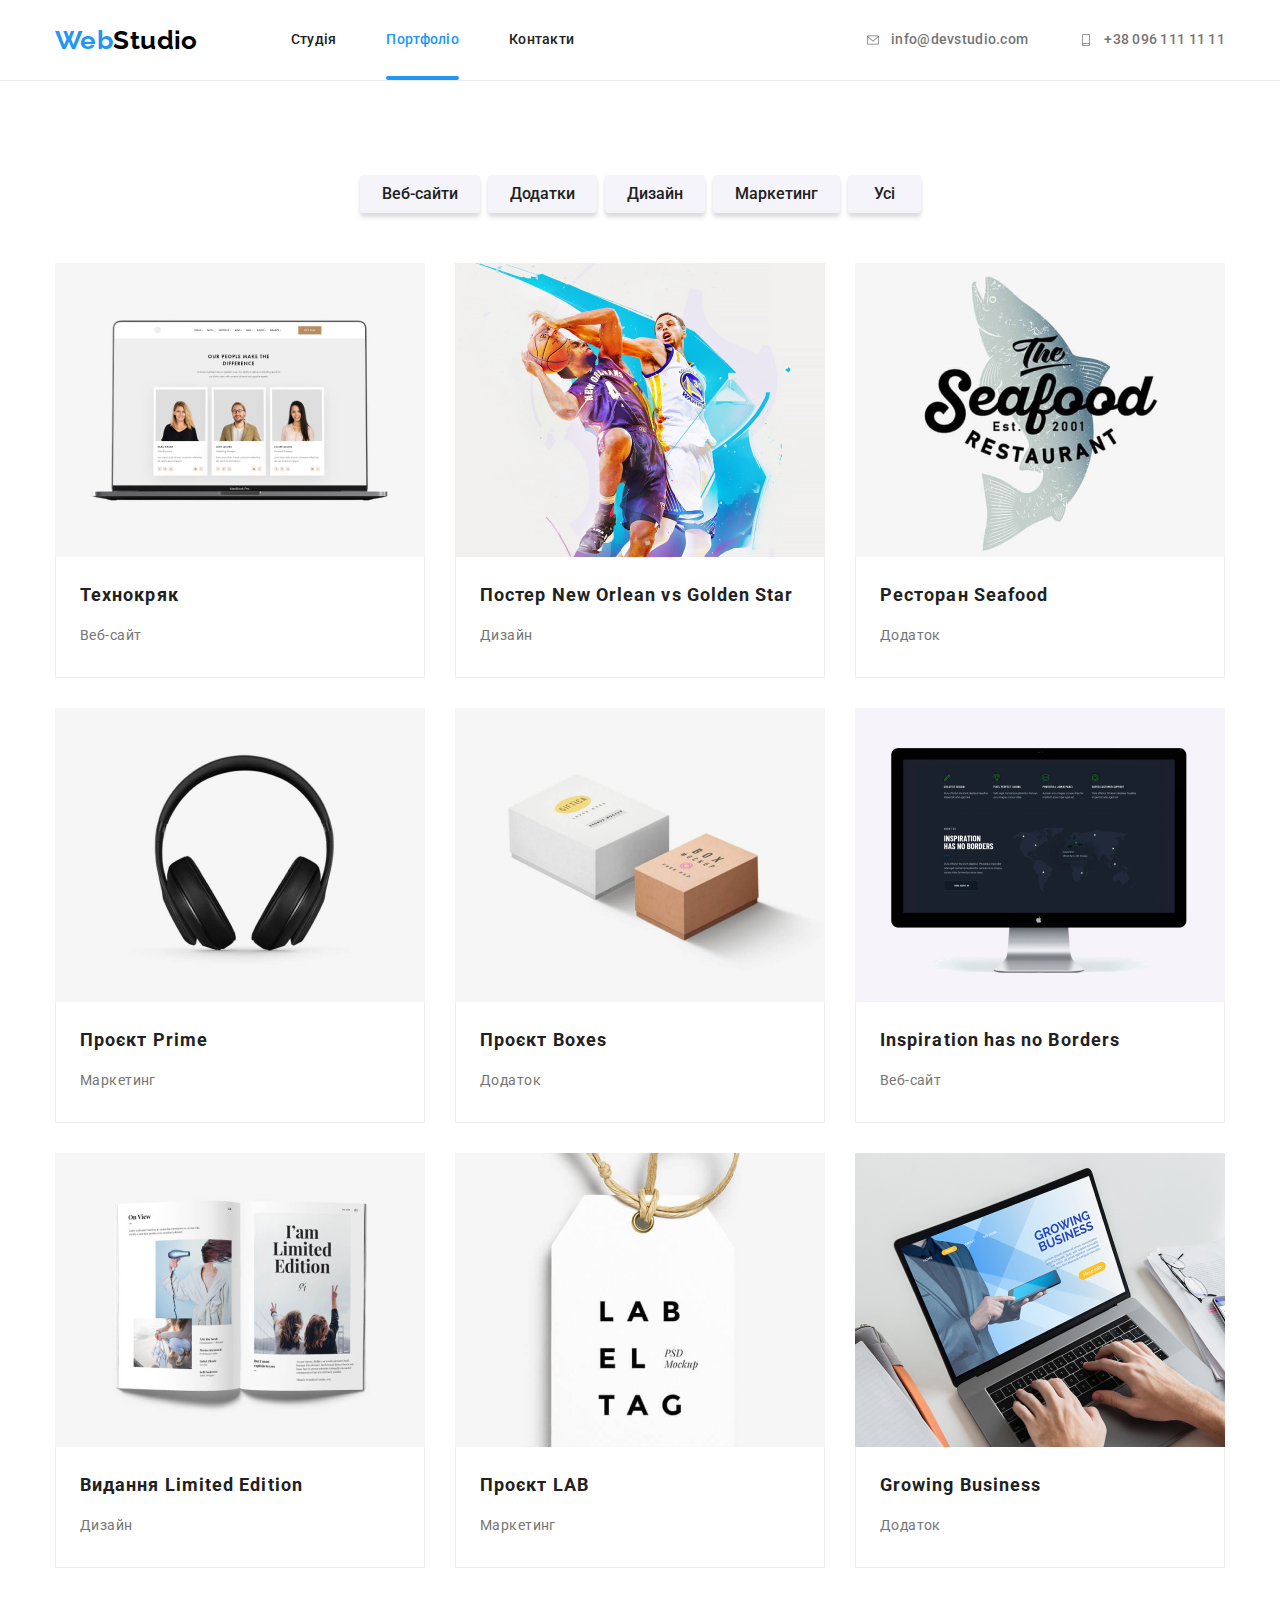
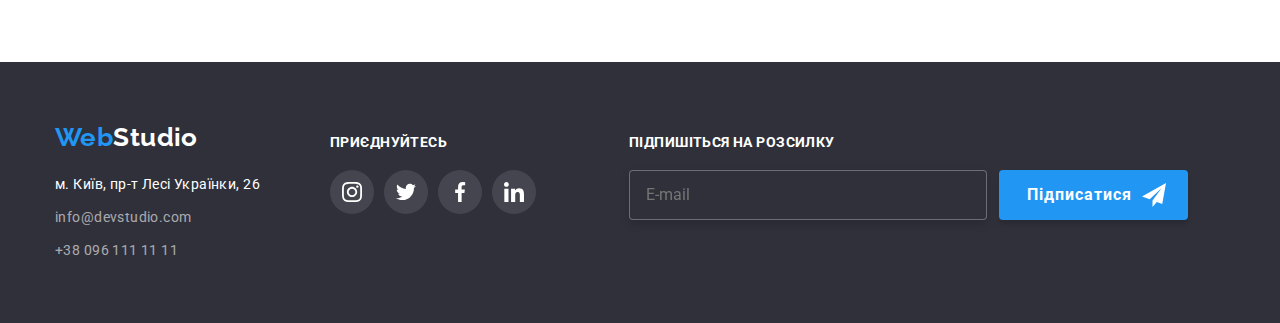
==== portfolio.html @ 77b445c0 "portfolio ok" ====
<!DOCTYPE html>
<html lang="uk-UA">
<head>
    <meta charset="UTF-8" />
    <meta http-equiv="X-UA-Compatible" content="IE=edge" />
    <meta name="viewport" content="width=device-width, initial-scale=1.0" />
    <title>Портфоліо</title>
    <link rel="preconnect" href="https://fonts.googleapis.com" />
    <link rel="preconnect" href="https://fonts.gstatic.com" crossorigin />
    <link
        href="https://fonts.googleapis.com/css2?family=Raleway:wght@700&family=Roboto:wght@400;500;700;900&display=swap"
        rel="stylesheet" />
    <link rel="stylesheet"
        href="https://cdnjs.cloudflare.com/ajax/libs/modern-normalize/1.1.0/modern-normalize.min.css" />
    <link rel="stylesheet" href="./css/style.css" />
</head>

<body>
    <!--
        Header
              -->
              <header>
                <div class="container main-nav">
                  <nav class="nav">
                    <a href="./index.html" class="logo">Web<span class="web">Studio</span></a>
                    <!-- Menu Nav -->
                    <ul class="site-nav list">
                      <li class="site-nav__item"><a href="./index.html" class="site-nav__link ">Студія</a></li>
                      <li class="site-nav__item"><a href="./portfolio.html" class="site-nav__link current">Портфоліо</a></li>
                      <li class="site-nav__item"><a href="" class="site-nav__link">Контакти</a></li>
                    </ul>
                  </nav>
                  <!-- contacts -->
                  <ul class="contacts-nav list">
                    <li class="contacts-nav__item">
                        <a href="mailto:info@devstudio.com" class="contacts-nav__contacts">
                            <svg class="contacts-nav__contact-icon list" width="16px" height="12px">
                                <use href="./images/icons.svg#icon-mail">
                                </use>
                            </svg>
                            info@devstudio.com
                        </a>
                    </li>
                    <li class="contacts-nav__item">
                        <a href="tel:+380961111111" class="contacts-nav__contacts">
                            <svg class="contacts-nav__contact-icon list" width="16px" height="12px">
                                <use href="./images/icons.svg#icon-phone">
                                </use>
                            </svg>
                            +38 096 111 11 11
                        </a>
                    </li>
                </ul>
            </div>
          </header>
    <!-- Main -->
    <main>
    <!-- Project -->
        <!-- <h1>Наші проекти</h1> -->
     <section class="project section">
        <div class="container">
            <ul class="project-filter list ">
                <li class="project-filter__item"><button type="button" class="project-filter__button primary">Веб-сайти</button></li>
                <li class="project-filter__item"><button type="button" class="project-filter__button primary">Додатки</button></li>
                <li class="project-filter__item"><button type="button" class="project-filter__button primary">Дизайн</button></li>
                <li class="project-filter__item"><button type="button" class="project-filter__button primary">Маркетинг</button></li>
                <li class="project-filter__item"><button type="button" class="project-filter__button primary">Усі</button></li>
            </ul>
        </div>
        <div class="container">
            <ul class="project-group list">
                <li class="project-group__item">
                    <div class="portfolio-overlay">
                        <img class="project-group__image" src="./images/project-1.jpg" alt="Технокряк" width="370">
                        <div class="portfolio-overlay-text">
                        <p class="portfolio-overlay__info">Ресурс пропонує комплексні пропозиції з різним рівнем функціоналу та сервісів. Все це дозволить відвідувачу
                            отримати
                            вичерпні відомості про компанію чи приватну особу.</p>
                        </div>
                    </div>
                    <div class="project-group__description">
                        <h2 class="second-title">Технокряк</h2>
                        <p>Веб-сайт</p>
                    </div>
                </li>
                <li class="project-group__item">
                    <div class="portfolio-overlay">
                    <img class="project-group__image" src="./images/project-2.jpg" alt="Постер New Orlean vs Golden Star" width="370">
                        <div class="portfolio-overlay-text">
                            <p class="portfolio-overlay__info">Ресурс пропонує комплексні пропозиції з різним рівнем функціоналу та сервісів. Все це дозволить відвідувачу
                                отримати
                                вичерпні відомості про компанію чи приватну особу.</p>
                        </div>
                    </div>
                    <div class="project-group__description">
                        <h2 class="second-title">Постер New Orlean vs Golden Star</h2>
                        <p>Дизайн</p>
                    </div>
                </li>
                <li class="project-group__item">
                    <div class="portfolio-overlay">
                    <img class="project-group__image" src="./images/project-3.jpg" alt="Ресторан Seafood" width="370">
                        <div class="portfolio-overlay-text">
                            <p class="portfolio-overlay__info">Ресурс пропонує комплексні пропозиції з різним рівнем функціоналу та сервісів. Все це дозволить відвідувачу
                                отримати
                                вичерпні відомості про компанію чи приватну особу.</p>
                        </div>
                    </div>
                    <div class="project-group__description">
                        <h2 class="second-title">Ресторан Seafood</h2>
                        <p>Додаток</p>
                    </div>
                </li>
                <li class="project-group__item">
                    <div class="portfolio-overlay">
                    <img class="project-group__image" src="./images/project-4.jpg" alt="Проєкт Prime" width="370">
                        <div class="portfolio-overlay-text">
                            <p class="portfolio-overlay__info">Ресурс пропонує комплексні пропозиції з різним рівнем функціоналу та сервісів. Все це дозволить відвідувачу
                                отримати
                                вичерпні відомості про компанію чи приватну особу.</p>
                        </div>
                    </div>
                    <div class="project-group__description">
                        <h2 class="second-title">Проєкт Prime</h2>
                        <p>Маркетинг</p>
                    </div>
                </li>
                <li class="project-group__item">
                    <div class="portfolio-overlay">
                    <img class="project-group__image" src="./images/project-5.jpg" alt="ППроєкт Boxes" width="370">
                        <div class="portfolio-overlay-text">
                            <p class="portfolio-overlay__info">Ресурс пропонує комплексні пропозиції з різним рівнем функціоналу та сервісів. Все це дозволить відвідувачу
                                отримати
                                вичерпні відомості про компанію чи приватну особу.</p>
                        </div>
                    </div>
                    <div class="project-group__description">
                        <h2 class="second-title">Проєкт Boxes</h2>
                        <p>Додаток</p>
                    </div>
                </li>
                <li class="project-group__item">
                    <div class="portfolio-overlay">
                    <img class="project-group__image" src="./images/project-6.jpg" alt="Inspiration has no Borders" width="370">
                        <div class="portfolio-overlay-text">
                            <p class="portfolio-overlay__info">Ресурс пропонує комплексні пропозиції з різним рівнем функціоналу та сервісів. Все це дозволить відвідувачу
                                отримати
                                вичерпні відомості про компанію чи приватну особу.</p>
                        </div>
                    </div>
                    <div class="project-group__description">
                        <h2 class="second-title">Inspiration has no Borders</h2>
                        <p>Веб-сайт</p>
                    </div>
                </li>
                <li class="project-group__item">
                    <div class="portfolio-overlay">
                    <img class="project-group__image" src="./images/project-7.jpg" alt="Видання Limited Edition" width="370">
                        <div class="portfolio-overlay-text">
                            <p class="portfolio-overlay__info">Ресурс пропонує комплексні пропозиції з різним рівнем функціоналу та сервісів. Все це дозволить відвідувачу
                                отримати
                                вичерпні відомості про компанію чи приватну особу.</p>
                        </div>
                    </div>
                    <div class="project-group__description">
                        <h2 class="second-title">Видання Limited Edition</h2>
                        <p>Дизайн</p>
                    </div>
                </li>
                <li class="project-group__item">
                    <div class="portfolio-overlay">
                    <img class="project-group__image" src="./images/project-8.jpg" alt="Проєкт LAB" width="370">
                        <div class="portfolio-overlay-text">
                            <p class="portfolio-overlay__info">Ресурс пропонує комплексні пропозиції з різним рівнем функціоналу та сервісів. Все це дозволить відвідувачу
                                отримати
                                вичерпні відомості про компанію чи приватну особу.</p>
                        </div>
                    </div>
                    <div class="project-group__description">
                        <h2 class="second-title">Проєкт LAB</h2>
                        <p>Маркетинг</p>
                    </div>
                </li>
                <li class="project-group__item">
                    <div class="portfolio-overlay">
                    <img class="project-group__image" src="./images/project-9.jpg" alt="Growing Business" width="370">
                        <div class="portfolio-overlay-text">
                            <p class="portfolio-overlay__info">Ресурс пропонує комплексні пропозиції з різним рівнем функціоналу та сервісів. Все це дозволить відвідувачу
                                отримати
                                вичерпні відомості про компанію чи приватну особу.</p>
                        </div>
                    </div>
                    <div class="project-group__description">
                        <h2 class="second-title">Growing Business</h2>
                        <p>Додаток</p>
                    </div>
                </li>
            </ul>
        </div>  
        </section>
    </main>

     <!-- 
        Footer 
               -->

    <footer class="footer">
        <div class="container">
          <div class="footer__contact">
            <a href="./index.html" class="footer__logo">Web<span class="footer__web">Studio</span></a>
            <address class="footer__address">
              <p class="footer__street">м. Київ, пр-т Лесі Українки, 26</p>
              <a href="mailto:info@devstudio.com" class="footer__mailme">info@devstudio.com</a> <br />
              <a href="tel:+380961111111" class="footer__tel">+38 096 111 11 11</a>
            </address>
          </div>
          <div class="footer__social">
            <h2 class="footer__second-title">приєднуйтесь</h2>
            <ul class="footer__social-list list">
              <li class="footer__social-item">
                <a href="" class="footer__social-link">
                  <svg class="" width="20px" height="20px">
                    <use href="./images/icons.svg#icon-team-instagram">
                    </use>
                  </svg>
                </a>
              </li>
              <li class="footer__social-item">
                <a href="" class="footer__social-link">
                  <svg class="" width="20px" height="20px">
                    <use href="./images/icons.svg#icon-team-twitter">
                    </use>
                  </svg>
                </a>
              </li>
              <li class="footer__social-item">
                <a href="" class="footer__social-link">
                  <svg class="" width="20px" height="20px">
                    <use href="./images/icons.svg#icon-team-facebook">
                    </use>
                  </svg>
                </a>
              </li>
              <li class="footer__social-item">
                <a href="" class="footer__social-link">
                  <svg class="" width="20px" height="20px">
                    <use href="./images/icons.svg#icon-team-linkedin">
                    </use>
                  </svg>
                </a>
              </li>
            </ul>
          </div>
          <div class="footer-subscribe">
          <h2 class="footer__second-title">Підпишіться на розсилку</h2>
            <form class="subscribe">
                <label class="subscribe__label" for="email"></label>
                <input type="email" name="mail" id="email" placeholder="E-mail" autocomplete="off">
                <button class="button subscribe" type="submit">Підписатися
                  <svg class="subscribe__email" width="24" hight="24">
                    <use href="./images/icons.svg#icon-send"></use>
                  </svg>
                </button>
            </form>
          </div>
        </div>
    </footer>
</body>
</html>
---- css/style.css ----
/* цвет заголовков #212121  */
/* основной цвет #757575 */
/* белый цвет фона #FFFFFF */
/* акцент  #2196F3 */
/* вторичный цвет фона #F5F4FA */
/* футер контакт rgba(255, 255, 255, 0.6) */
/* цвет подвала #2F303A */
/* цвет иконок #AFB1B8 */
/* цвет границы блока */

:root {
  --timing-function: cubic-bezier(0.4, 0, 0.2, 1);
  --primery-text-color: #757575;
  --title-text-color: #212121;
  --accent-color: #2196f3;
  --primary-color-white: #ffffff;
  --color-black: #000;
  --primary-bg-color: #F5F5F5;
  --second-bg-color: #F5F4FA;
  --footer-contact-color: rgba(255, 255, 255, 0.6);
  --footer-order-color: #2F303A;
  --icon-border-color: #AFB1B8;
  --border-color: #EEEEEE;
}

html {
  box-sizing: border-box;
}

img {
  display: block;
  max-width: 100%;
}

body {
  margin: 0px;
  color: var(--primery-text-color);
  font-size: 14px;
  font-family: "Roboto", sans-serif;
  letter-spacing: 0.03em;
}

.visually-hidden {
  position: absolute;
  width: 1px;
  height: 1px;
  margin: -1px;
  border: 0;
  padding: 0;

  white-space: nowrap;
  clip-path: inset(100%);
  clip: rect(0 0 0 0);
  overflow: hidden;
}

.list {
  list-style: none;
  padding: 0;
  margin: 0;
}

.section {
  padding-top: 94px;
  padding-bottom: 94px;
}

header {
  background-color: var(--primary-color-white);
  border-bottom: 1px solid #ECECEC;
}

.main-nav,
.site-nav,
.nav,
.contacts-nav {
  display: flex;
}

.main-nav {
  align-items: center;
}
 
.logo,
.footer__logo {
  color: var(--accent-color);
  font-family: "Raleway", sans-serif;
  font-weight: 700;
  font-size: 26px;
  line-height: 1.19;
  text-decoration: none;
}

.main-nav .logo {
  margin-right: 93px;
  margin-top: auto;
  margin-bottom: auto;
}


.web {
  color: var(--color-black);
}

/* Menu Nav */

.site-nav .site-nav__item a {
  display: block;
  padding-top: 32px;
  padding-bottom: 32px;
}

.site-nav .site-nav__item + .site-nav__item {
  margin-left: 50px;
}

.site-nav .site-nav__link {
  position: relative;
  color: var(--title-text-color);
  font-weight: 500;
  line-height: 1.14;
  letter-spacing: 0.02em;
  text-decoration: none;
  transition: color 250ms var(--timing-function);
}

.site-nav .site-nav__link:hover,
.site-nav .site-nav__link:focus {
  color: var(--accent-color);
}

.site-nav .site-nav__link.current {
  color: var(--accent-color);
}

.site-nav .site-nav__item .current::after {
  content: "";
  position: absolute;
  display: block;
  width: 100%;
  height: 4px;
  left: 0;
  bottom: 0;
  background-color: var(--accent-color);
  border-radius: 2px;
}

/* contacts */

.contacts-nav .contacts-nav__contacts {
  color: var(--primery-text-color);
  font-weight: 500;
  line-height: 1.14;
  letter-spacing: 0.02em;
  text-decoration: none;
  transition: color 250ms var(--timing-function);
}

.contacts-nav .contacts-nav__contacts:hover,
.contacts-nav .contacts-nav__contacts:focus {
  color: var(--accent-color);
}

.contacts-nav__contact-icon {
  fill: currentColor;
  margin-right: 10px;
  align-items: center;
  justify-content: center;
}

.contacts-nav .contacts-nav__item + .contacts-nav__item {
  margin-left: 50px;
}

.contacts-nav {
  margin-left: auto;
}

.contacts-nav .contacts-nav__contacts {
  display: flex;
  padding-top: 32px;
  padding-bottom: 32px;
  align-items: center;
}

/* order */

.hero  {
  padding-top: 200px;
  padding-bottom: 200px;

}

.order {
  background: var(--footer-order-color);
}


.overlay {
  max-width: 1600px;
  height: 600px;
  margin-left: auto;
  margin-right: auto;
  background-image: linear-gradient(
    to right, 
    rgba(47, 48, 58, 0.4),
    rgba(47, 48, 58, 0.4)
    ),
    url(../images/hero.jpg);
  background-size: cover;
  background-repeat: no-repeat;
  background-position: center;
}

.order-title {
  text-align: center;
  color: var(--primary-color-white);
  font-weight: 900;
  font-size: 44px;
  line-height: 1.36;
  letter-spacing: 0.06em;
  margin-top: 0;
  margin-bottom: 30px;

}

.order .button {            
  font-weight: 700;
  font-size: 16px;
  line-height: 1.87;
  letter-spacing: 0.06em;
  padding: 10px 32px;
  min-width: 200px;
  border: transparent;
}

.backdrop {
  position: fixed;
  top: 0;
  left: 0;
  width: 100%;
  height: 100%;
  background-color: rgba(0, 0, 0, 0.2);
  transition: opacity 250ms var(--timing-function);
  opacity: 1;
}

.backdrop.backdrop.is-hidden .modal {
  transform: translate(-50%, -50%) scale(0.9);
}

.backdrop.is-hidden {
  opacity: 0;
  pointer-events: none;
  transform: scale(1);
}

.modal {
  min-width: 528px;
  min-height: 581px;
  background-color: var(--primary-color-white);

  position: absolute;
  top: 50%;
  left: 50%;
  transform: translate(-50%, -50%) scale(1);
  transition: transform 250ms var(--timing-function);

}

.form {
  width: 528px;
}

.form__titel {
  margin-top: 40px;
  margin-bottom: 12px;
  font-weight: 700;
  font-size: 20px;
  line-height: 1.15;
  text-align: center;
  letter-spacing: 0.03em;
  color: var(--title-text-color);
}
.form__field {
  display: block;
  display: flex;
  flex-direction: column;
  margin-left: 41px;
  margin-right: 39px;
  margin-bottom: 10px;
}

.form__input {
  width: 100%;
  height: 40px;
  border: 1px solid rgba(33, 33, 33, 0.2);
  border-radius: 4px;
  padding-top: 12px;
  padding-bottom: 12px;
  padding-left: 42px;
  transition: border 250ms var(--timing-function);
}

.form__input:focus,
.form__coment:focus {
  border: 1px solid var(--accent-color);
}

.form__input:focus + .form__input-icon {
  fill: var(--accent-color);
}

.form__label-name {
  display: inline-block;
  margin-bottom: 4px;
}
.form__input-wrapper {
  display: block;
  position: relative;
}

 .form__contract {
  color: var(--accent-color);
 }
.form__input-icon {
  position: absolute;
  display: inline-block;
  width: 18px;
  height: 18px;
  top: 50%;
  left: 15px;
  transform: translateY(-50%);

  transition: fill 250ms var(--timing-function);
}

.form__label {
  text-align: left;
  font-size: 12px;
  line-height: 1.16;
  letter-spacing: 0.01em;
  color: var(--primery-text-color);
  margin-bottom: 4px;
}

.form__coment {
  width: 100%;
  height: 120px;
  border: 1px solid rgba(33, 33, 33, 0.2);
  border-radius: 4px;
  padding-top: 12px;
  padding-bottom: 12px;
  padding-left: 16px;
  padding-right: 16px;
  font-size: 12px;
  line-height: 1.16;
  letter-spacing: 0.01em;
  resize: none;
  transition: border 250ms var(--timing-function);
}

.form__legality .form__legality-label {
  display: flex;
  font-family: 'Roboto';
  font-style: normal;
  font-weight: 400;
  font-size: 14px;
  line-height: 1.7;
  letter-spacing: 0.03em;
  color: var(--primery-text-color);
  margin: 0;
  align-items: center;
  justify-content: center;
  margin-bottom: 30px;
}

.form__legality .form__legality-label a {
  margin-left: 5px;
}
 
.form__custom-chek {
  display: flex;
  width: 16px;
  height: 15px;
  margin-right: 8px;
  border: 2px solid #212121;
  border-radius: 3px;
  align-items: center;
  justify-content: center;
  transition: background-color 250ms var(--timing-function), border 250ms var(--timing-function);
}

.form__checkbox:checked + .form__custom-chek {
  background-color: var(--accent-color);
  border: 2px solid var(--accent-color);
}

.buton.submit {
  width: 200px;
}

.form__icon-close {
  position: absolute;
  cursor: pointer;
  top: 8px;
  right: 8px;
  width: 30px;
  height: 30px;
  border-radius: 50%;
  border: 1px solid rgba(0, 0, 0, 0.1);
  background-color: var(--primary-color-white);
  padding: 5px;
  transition: fill 250ms var(--timing-function);
}

.form__icon-close:hover,
.form__icon-close:focus {
  fill: var(--accent-color);
}
/* Features */

.features {
  padding-bottom: 0;
}

.features__list {
  display: flex;
}

.features__item + .features__item {
  margin-left: 30px;
}
.features__title {
  min-width: 270px;
  font-weight: 700;
  font-size: 14px;
  line-height: 1.14;
  margin-top: 0;
  margin-bottom: 10px;
  color: var(--title-text-color);
}

.features__text {
  line-height: 1.71;
  margin-top: 0;
  margin-bottom: 0;
}

.features__icon {
  display: flex;
  margin-bottom: 30px;
  height: 120px;
  align-items: center;
  justify-content: center;
  background-color: var(--second-bg-color);
  border-radius: 4px;
}

/* About US  */

.section__title {
  color: var(--title-text-color);
  font-weight: 700;
  font-size: 36px;
  line-height: 1.16;
  text-align: center;
  margin-top: 0;
  margin-bottom: 50px;
}

.about__list {
  display: flex;
  justify-content: center;
}

.about__item:not(:last-child) {
  margin-right: 30px;
}

.about__item {
  position: relative;
}

.about__label {
  display: flex;
  align-items: center;
  justify-content: center;
  bottom: 0px;
  margin: 0%;
  width: 100%;
  height: 70px;
  line-height: 1.14;
  position: absolute;
  color: var(--primary-color-white);
  text-transform: uppercase;
  font-weight: 700;
  background: rgba(47, 48, 58, 0.8);
}


/* Team  */

.team {
  background-color: var(--second-bg-color);
}
.team__list{
  display: flex;
  justify-content: space-between;
}

.team__item + .team__item {
  margin-left: 30px;
}

.team__item {
    box-shadow: 0px 1px 3px rgb(0 0 0 / 12%), 0px 1px 1px rgb(0 0 0 / 14%), 0px 2px 1px rgb(0 0 0 / 20%);
    border-radius: 0px 0px 4px 4px;
}
.team__description {
  padding-top: 30px;
  padding-bottom: 30px;
  background-color: var(--primary-color-white);
  border-radius: 0px 0px 4px 4px;
}
.team__title {
  color: var(--title-text-color);
  font-weight: 500;
  font-size: 16px;
  line-height: 1.18;
  text-align: center;
  margin-top: 0;
  margin-bottom: 10px;
}

.team__text {
  font-size: 16px;
  line-height: 1.18;
  text-align: center;
  margin-top: 0;
  margin-bottom: 16px;
}

.team__social-list,
.footer__social-list {
  display: flex;
  justify-content: center;
}

.team__social-item + .team__social-item,
.footer__social-item + .footer__social-item {
  margin-left: 10px;
}

.team__social-link,
.footer__social-link {
  display: flex;
  width: 44px;
  height: 44px;
  border-radius: 50%;
  justify-content: center;
  align-items: center;
  fill: var(--icon-border-color);
  transition: background-color 250ms var(--timing-function), fill 250ms var(--timing-function);
}

.team__social-link:hover,
.team__social-link:focus {
  cursor: pointer;
  background-color: var(--accent-color);
  fill: var(--primary-color-white);
}

/* Clients */

.clients__iten + .clients__iten {
  margin-left: 30px;
}


.clients__list {
  display: flex;
}

.clients__link {
  display: flex;
  width: 170px;
  height: 92px;
  justify-content: center;
  align-items: center;
  border: 1px solid var(--icon-border-color);
  border-radius: 4px;
  fill: var(--icon-border-color);
  transition: fill 250ms var(--timing-function);
}

.clients__link:hover,
.clients__link:focus {
  cursor: pointer;
  border: 1px solid var(--accent-color);
  border-radius: 4px;
  fill: var(--accent-color);
}

/* footer */

.footer {
  background: var(--footer-order-color);
  padding-top: 60px;
  padding-bottom: 60px;
}

.footer__logo {
  display: inline-block;
  margin-bottom: 20px;
  
}

.footer__web {
  color: var(--primary-color-white);
}

.footer__street {
  font-style: normal;
  color: var(--primary-color-white);
  line-height: 1.71;
  margin-top: 0;
  margin-bottom: 9px;
}

 .footer__mailme,
 .footer__tel {
  font-style: normal;
  color: var(--footer-contact-color);
  line-height: 1.71;
  text-decoration: none;
  margin-top: 0;
  
}
.footer__mailme {
margin-bottom: 9px;
display: inline-block;
}

.footer .container {
  display: flex;
}

.footer__second-title {
  font-style: normal;
  color: var(--primary-color-white);
  font-size: 14px;
  line-height: 1.17;
  letter-spacing: 0.03em;
  text-transform: uppercase;
  margin-bottom: 20px;
}

.footer__contact {
  margin-right: 70px;
}

.footer__social {
  margin-right: 93px;
}

.footer__social .footer__social-link {
  fill: var(--primary-color-white);
  background-color: rgba(255, 255, 255, 0.1);
  border-radius: 50%;
  
  transition: background-color 250ms var(--timing-function);
}

.footer__social .footer__social-link:hover,
.footer__social .footer__social-link:focus {
  cursor: pointer;
  background-color: var(--accent-color);
}

.subscribe {
  display: flex;
}

.subscribe input{
  width: 358px;
  font-size: 16px;
  color: var(--primary-color-white);
  padding-left: 16px;
  padding-top: 15px;
  padding-bottom: 15px;
  margin-right: 12px;
  background-color: var(--footer-order-color);
  border: 1px solid rgba(255, 255, 255, 0.3);
  filter: drop-shadow(0px 4px 4px rgba(0, 0, 0, 0.15));
  border-radius: 4px;
}

.button.subscribe {
  display: flex;
  justify-content: center;
  align-items: center;
  font-family: 'Roboto';
  font-style: normal;
  font-weight: 700;
  font-size: 16px;
  letter-spacing: 0.06em;
  line-height: 1.8;
  padding-left: 28px;
}

.subscribe__email {
  width: 24px;
  height: 24px;
  margin-left: 10px;
}


/* Buttom */

.button,
.project-filter__button {
  margin: 0 auto;
  display: block;
  border-radius: 4px;
  padding: 6px 22px;
  min-width: 73px;
  border: transparent;
  box-shadow: 0px 4px 4px rgba(0, 0, 0, 0.15);

  color: var(--primary-color-white);
  background-color: var(--accent-color);
  
  font-family: inherit;
  cursor: pointer;
  text-align: center;

  transition: background-color 250ms var(--timing-function), color 250ms var(--timing-function), box-shadow 250ms var(--timing-function);

}

.button.primary,
.project-filter__button.primary {
  color: var(--title-text-color);
  background-color: var(--second-bg-color);
}

.button.second {
  color: var(--primary-color-white);
  background-color: var(--accent-color);
}

/* Project */

/* Filter */

.project-filter__item + .project-filter__item {
  margin-left: 8px;
}

.project-filter__button {
  font-weight: 500;
  font-size: 16px;
  line-height: 1.62;
  padding: 6px 22px;
}

.project-filter__button:hover,
.project-filter__button:focus {
  cursor: pointer;
  color: var(--primary-color-white);
  background-color: var(--accent-color);
  box-shadow: 0px 3px 1px rgba(0, 0, 0, 0.1), 0px 1px 2px rgba(0, 0, 0, 0.08), 0px 2px 2px rgba(0, 0, 0, 0.12);
  border-radius: 4px;
}

/* Gruop */

.project-filter {
  display: flex;
  justify-content: center;
  margin-bottom: 50px;
}

.project-filter__button {
  border-color: transparent;
}

.project-group {
  display: flex;
  flex-wrap: wrap;
  transition: box-shadow 250ms var(--timing-function);
}

.project-group__item {
  box-shadow: 0;
  transition: box-shadow 250ms var(--timing-function);
}
.project-group__item:hover {
  cursor: pointer;
  box-shadow: 0px 1px 1px rgba(0, 0, 0, 0.12), 0px 4px 4px rgba(0, 0, 0, 0.06), 1px 4px 6px rgba(0, 0, 0, 0.16);
}

.project-group__description {
  padding-top: 20px;
  padding-right: 24px;
  padding-bottom: 20px;
  padding-left: 24px;
  border-right: 1px solid var(--border-color);
  border-bottom: 1px solid var(--border-color);
  border-left: 1px solid var(--border-color);
}


.project-group__item {
  width: calc((100% - 60px)/3);
  margin-right: 30px;
  margin-bottom: 30px;
}

.project-group__item:nth-last-child(-n + 3){
  margin-bottom: 0;
}

.project-group__item:nth-child(3n) {
  margin-right: 0;
}

.project-group__image {
  display: block;
}

.project-group .second-title {
  color: var(--title-text-color);
  font-weight: 700;
  font-size: 18px;
  line-height: 2;
  letter-spacing: 0.06em;
  margin-top: 0px;
  margin-bottom: 4px;
}

.portfolio-overlay__info {
  font-size: 16px;
  line-height: 1.87;
  margin-top: 0;
  margin-bottom: 0;
}

.portfolio-overlay {
    position: relative;
    overflow: hidden;
}

.portfolio-overlay::before {
  position: absolute;
  display: inline-block;
  content: "";
  width: 100%;
  height: 100%;
  background-color: rgba(33, 150, 243, 0.9);
  transform: translateY(100%);
  transition: transform 250ms var(--timing-function);
}

.project-group__item:hover .portfolio-overlay::before,
.project-group__item:hover .portfolio-overlay__info {
  cursor: pointer;
  opacity: 1;
  transform: translateY(0%);
}

.portfolio-overlay .portfolio-overlay__info {
  position: absolute;
  top: 0;
  right: 0;
  margin: 63px 24px;
  width: 322px;
  height: 168px;
  font-size: 18px;
  line-height: 1.55;
  letter-spacing: 0.03em;
  color: var(--primary-color-white);
  opacity: 0;
  transform: translateY(100%);
  transition: transform 250ms var(--timing-function);
}

.container {
  width: 1200px;
  padding-left: 15px;
  padding-right: 15px;
  margin-left:  auto;
  margin-right: auto;
}
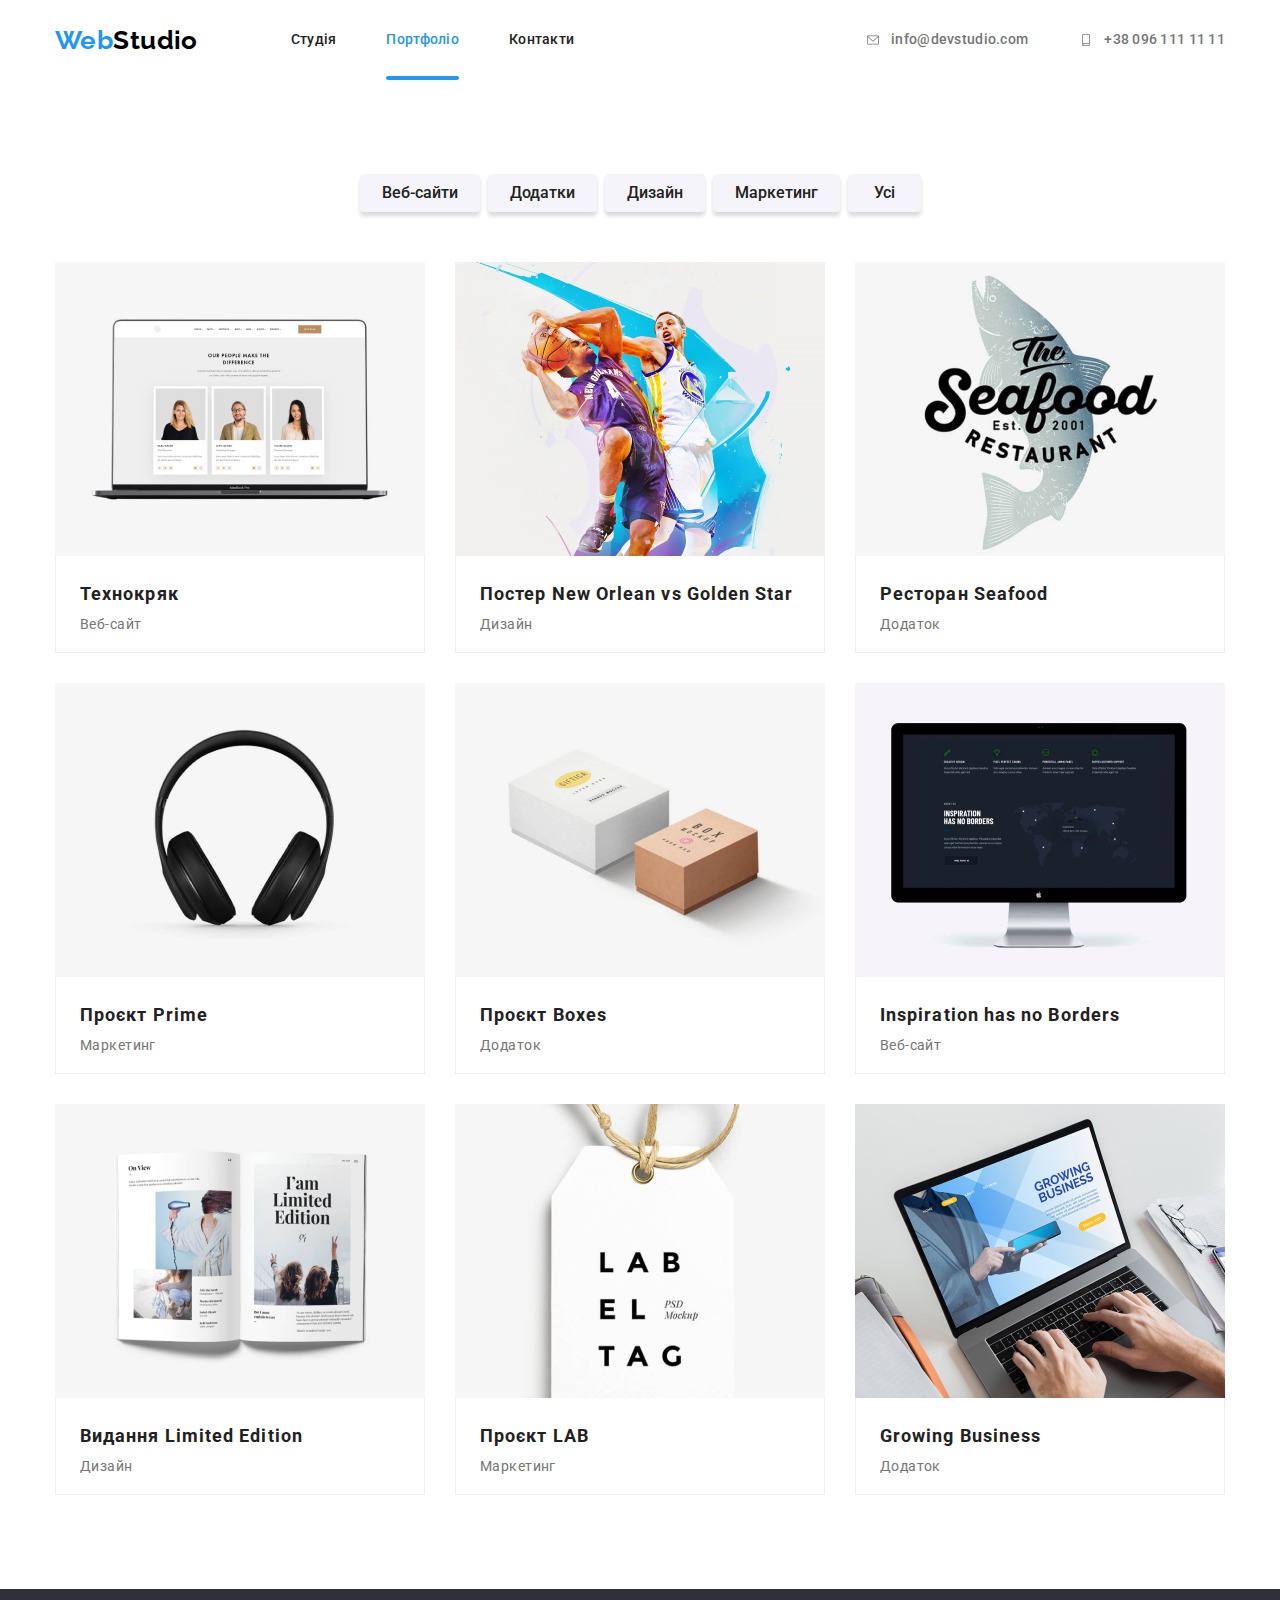
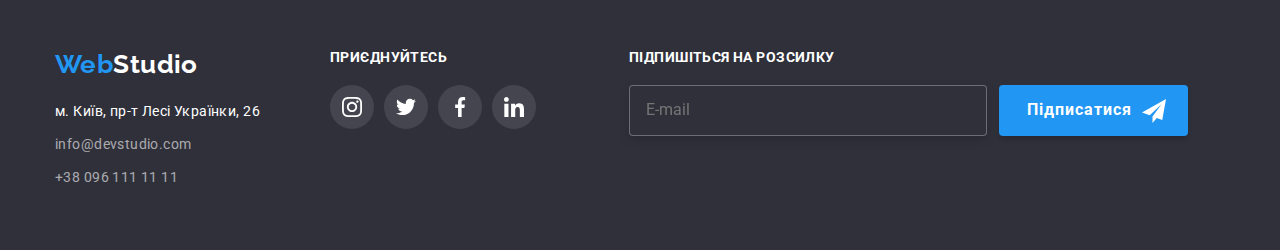
==== commit ed41a288: "header ok" ====
--- a/portfolio.html
+++ b/portfolio.html
@@ -12,6 +12,7 @@
         rel="stylesheet" />
     <link rel="stylesheet"
         href="https://cdnjs.cloudflare.com/ajax/libs/modern-normalize/1.1.0/modern-normalize.min.css" />
+    <link rel="stylesheet" href="./css/main.min.css">
     <link rel="stylesheet" href="./css/style.css" />
 </head>
 
--- a/css/main.min.css
+++ b/css/main.min.css
@@ -0,0 +1 @@
+:root{--timing-function: cubic-bezier(0.4, 0, 0.2, 1);--primery-text-color: #757575;--title-text-color: #212121;--accent-color: #2196f3;--primary-color-white: #ffffff;--color-black: #000;--primary-bg-color: #F5F5F5;--second-bg-color: #F5F4FA;--footer-contact-color: rgba(255, 255, 255, 0.6);--footer-order-color: #2F303A;--icon-border-color: #AFB1B8;--border-color: #EEEEEE}.visually-hidden{position:absolute;width:1px;height:1px;margin:-1px;border:0;padding:0;white-space:nowrap;clip-path:inset(100%);clip:rect(0 0 0 0);overflow:hidden}body{margin:0px;color:var(--primery-text-color);font-size:14px;font-family:"Roboto",sans-serif;letter-spacing:.03em}p,h1,h2,h3,h4,h5,h6{margin:0}*,::after,::before{box-sizing:border-box}ul{margin:0;padding-left:0}img{display:block;max-width:100%;height:auto}html{box-sizing:border-box}.list{list-style:none;padding:0;margin:0}.container{width:1200px;padding-left:15px;padding-right:15px;margin-left:auto;margin-right:auto}.section{padding-top:94px;padding-bottom:94px}.button,.project-filter__button{margin:0 auto;display:block;border-radius:4px;padding:6px 22px;min-width:73px;border:rgba(0,0,0,0);box-shadow:0px 4px 4px rgba(0,0,0,.15);color:var(--primary-color-white);background-color:var(--accent-color);font-family:inherit;cursor:pointer;text-align:center;transition:background-color 250ms var(--timing-function),color 250ms var(--timing-function),box-shadow 250ms var(--timing-function)}.button.primary,.project-filter__button.primary{color:var(--title-text-color);background-color:var(--second-bg-color)}.button.second{color:var(--primary-color-white);background-color:var(--accent-color)}.header{background-color:var(--primary-color-white);border-bottom:1px solid #ececec}.logo,.footer__logo{color:var(--accent-color);font-family:"Raleway",sans-serif;font-weight:700;font-size:26px;line-height:1.19;text-decoration:none}.logo{margin-right:93px;margin-top:auto;margin-bottom:auto}.web{color:var(--color-black)}.main-nav,.site-nav,.nav{display:flex}.main-nav{align-items:center}.site-nav__item a{display:block;padding-top:32px;padding-bottom:32px}.site-nav__item+.site-nav__item{margin-left:50px}.site-nav__link{position:relative;color:var(--title-text-color);font-weight:500;line-height:1.14;letter-spacing:.02em;text-decoration:none;transition:color 250ms var(--timing-function)}.site-nav__link:hover,.site-nav__link:focus{color:var(--accent-color)}.site-nav__link.current{color:var(--accent-color)}.site-nav__item .current::after{content:"";position:absolute;display:block;width:100%;height:4px;left:0;bottom:0;background-color:var(--accent-color);border-radius:2px}.contacts-nav{display:flex;margin-left:auto}.contacts-nav__contacts{display:flex;padding-top:32px;padding-bottom:32px;align-items:center;color:var(--primery-text-color);font-weight:500;line-height:1.14;letter-spacing:.02em;text-decoration:none;transition:color 250ms var(--timing-function)}.contacts-nav__contacts:hover,.contacts-nav__contacts:focus{color:var(--accent-color)}.contacts-nav__contact-icon{fill:currentColor;margin-right:10px;align-items:center;justify-content:center}.contacts-nav__item+.contacts-nav__item{margin-left:50px}/*# sourceMappingURL=main.min.css.map */--- a/css/style.css
+++ b/css/style.css
@@ -1,187 +1,17 @@
-/* цвет заголовков #212121  */
-/* основной цвет #757575 */
-/* белый цвет фона #FFFFFF */
-/* акцент  #2196F3 */
-/* вторичный цвет фона #F5F4FA */
-/* футер контакт rgba(255, 255, 255, 0.6) */
-/* цвет подвала #2F303A */
-/* цвет иконок #AFB1B8 */
-/* цвет границы блока */
-
-:root {
-  --timing-function: cubic-bezier(0.4, 0, 0.2, 1);
-  --primery-text-color: #757575;
-  --title-text-color: #212121;
-  --accent-color: #2196f3;
-  --primary-color-white: #ffffff;
-  --color-black: #000;
-  --primary-bg-color: #F5F5F5;
-  --second-bg-color: #F5F4FA;
-  --footer-contact-color: rgba(255, 255, 255, 0.6);
-  --footer-order-color: #2F303A;
-  --icon-border-color: #AFB1B8;
-  --border-color: #EEEEEE;
-}
-
-html {
-  box-sizing: border-box;
-}
-
-img {
-  display: block;
-  max-width: 100%;
-}
-
-body {
-  margin: 0px;
-  color: var(--primery-text-color);
-  font-size: 14px;
-  font-family: "Roboto", sans-serif;
-  letter-spacing: 0.03em;
-}
-
-.visually-hidden {
-  position: absolute;
-  width: 1px;
-  height: 1px;
-  margin: -1px;
-  border: 0;
-  padding: 0;
-
-  white-space: nowrap;
-  clip-path: inset(100%);
-  clip: rect(0 0 0 0);
-  overflow: hidden;
-}
-
-.list {
-  list-style: none;
-  padding: 0;
-  margin: 0;
-}
-
-.section {
-  padding-top: 94px;
-  padding-bottom: 94px;
-}
-
-header {
-  background-color: var(--primary-color-white);
-  border-bottom: 1px solid #ECECEC;
-}
-
-.main-nav,
-.site-nav,
-.nav,
-.contacts-nav {
-  display: flex;
-}
-
-.main-nav {
-  align-items: center;
-}
- 
-.logo,
-.footer__logo {
-  color: var(--accent-color);
-  font-family: "Raleway", sans-serif;
-  font-weight: 700;
-  font-size: 26px;
-  line-height: 1.19;
-  text-decoration: none;
-}
-
-.main-nav .logo {
-  margin-right: 93px;
-  margin-top: auto;
-  margin-bottom: auto;
-}
-
-
-.web {
-  color: var(--color-black);
-}
-
-/* Menu Nav */
-
-.site-nav .site-nav__item a {
-  display: block;
-  padding-top: 32px;
-  padding-bottom: 32px;
-}
-
-.site-nav .site-nav__item + .site-nav__item {
-  margin-left: 50px;
-}
-
-.site-nav .site-nav__link {
-  position: relative;
-  color: var(--title-text-color);
-  font-weight: 500;
-  line-height: 1.14;
-  letter-spacing: 0.02em;
-  text-decoration: none;
-  transition: color 250ms var(--timing-function);
-}
-
-.site-nav .site-nav__link:hover,
-.site-nav .site-nav__link:focus {
-  color: var(--accent-color);
-}
-
-.site-nav .site-nav__link.current {
-  color: var(--accent-color);
-}
-
-.site-nav .site-nav__item .current::after {
-  content: "";
-  position: absolute;
-  display: block;
-  width: 100%;
-  height: 4px;
-  left: 0;
-  bottom: 0;
-  background-color: var(--accent-color);
-  border-radius: 2px;
-}
+
+
+
+
+
+
+
+
+
+
 
 /* contacts */
 
-.contacts-nav .contacts-nav__contacts {
-  color: var(--primery-text-color);
-  font-weight: 500;
-  line-height: 1.14;
-  letter-spacing: 0.02em;
-  text-decoration: none;
-  transition: color 250ms var(--timing-function);
-}
-
-.contacts-nav .contacts-nav__contacts:hover,
-.contacts-nav .contacts-nav__contacts:focus {
-  color: var(--accent-color);
-}
-
-.contacts-nav__contact-icon {
-  fill: currentColor;
-  margin-right: 10px;
-  align-items: center;
-  justify-content: center;
-}
-
-.contacts-nav .contacts-nav__item + .contacts-nav__item {
-  margin-left: 50px;
-}
-
-.contacts-nav {
-  margin-left: auto;
-}
-
-.contacts-nav .contacts-nav__contacts {
-  display: flex;
-  padding-top: 32px;
-  padding-bottom: 32px;
-  align-items: center;
-}
+
 
 /* order */
 
@@ -718,37 +548,7 @@
 
 /* Buttom */
 
-.button,
-.project-filter__button {
-  margin: 0 auto;
-  display: block;
-  border-radius: 4px;
-  padding: 6px 22px;
-  min-width: 73px;
-  border: transparent;
-  box-shadow: 0px 4px 4px rgba(0, 0, 0, 0.15);
-
-  color: var(--primary-color-white);
-  background-color: var(--accent-color);
-  
-  font-family: inherit;
-  cursor: pointer;
-  text-align: center;
-
-  transition: background-color 250ms var(--timing-function), color 250ms var(--timing-function), box-shadow 250ms var(--timing-function);
-
-}
-
-.button.primary,
-.project-filter__button.primary {
-  color: var(--title-text-color);
-  background-color: var(--second-bg-color);
-}
-
-.button.second {
-  color: var(--primary-color-white);
-  background-color: var(--accent-color);
-}
+
 
 /* Project */
 
@@ -886,10 +686,3 @@
   transition: transform 250ms var(--timing-function);
 }
 
-.container {
-  width: 1200px;
-  padding-left: 15px;
-  padding-right: 15px;
-  margin-left:  auto;
-  margin-right: auto;
-}
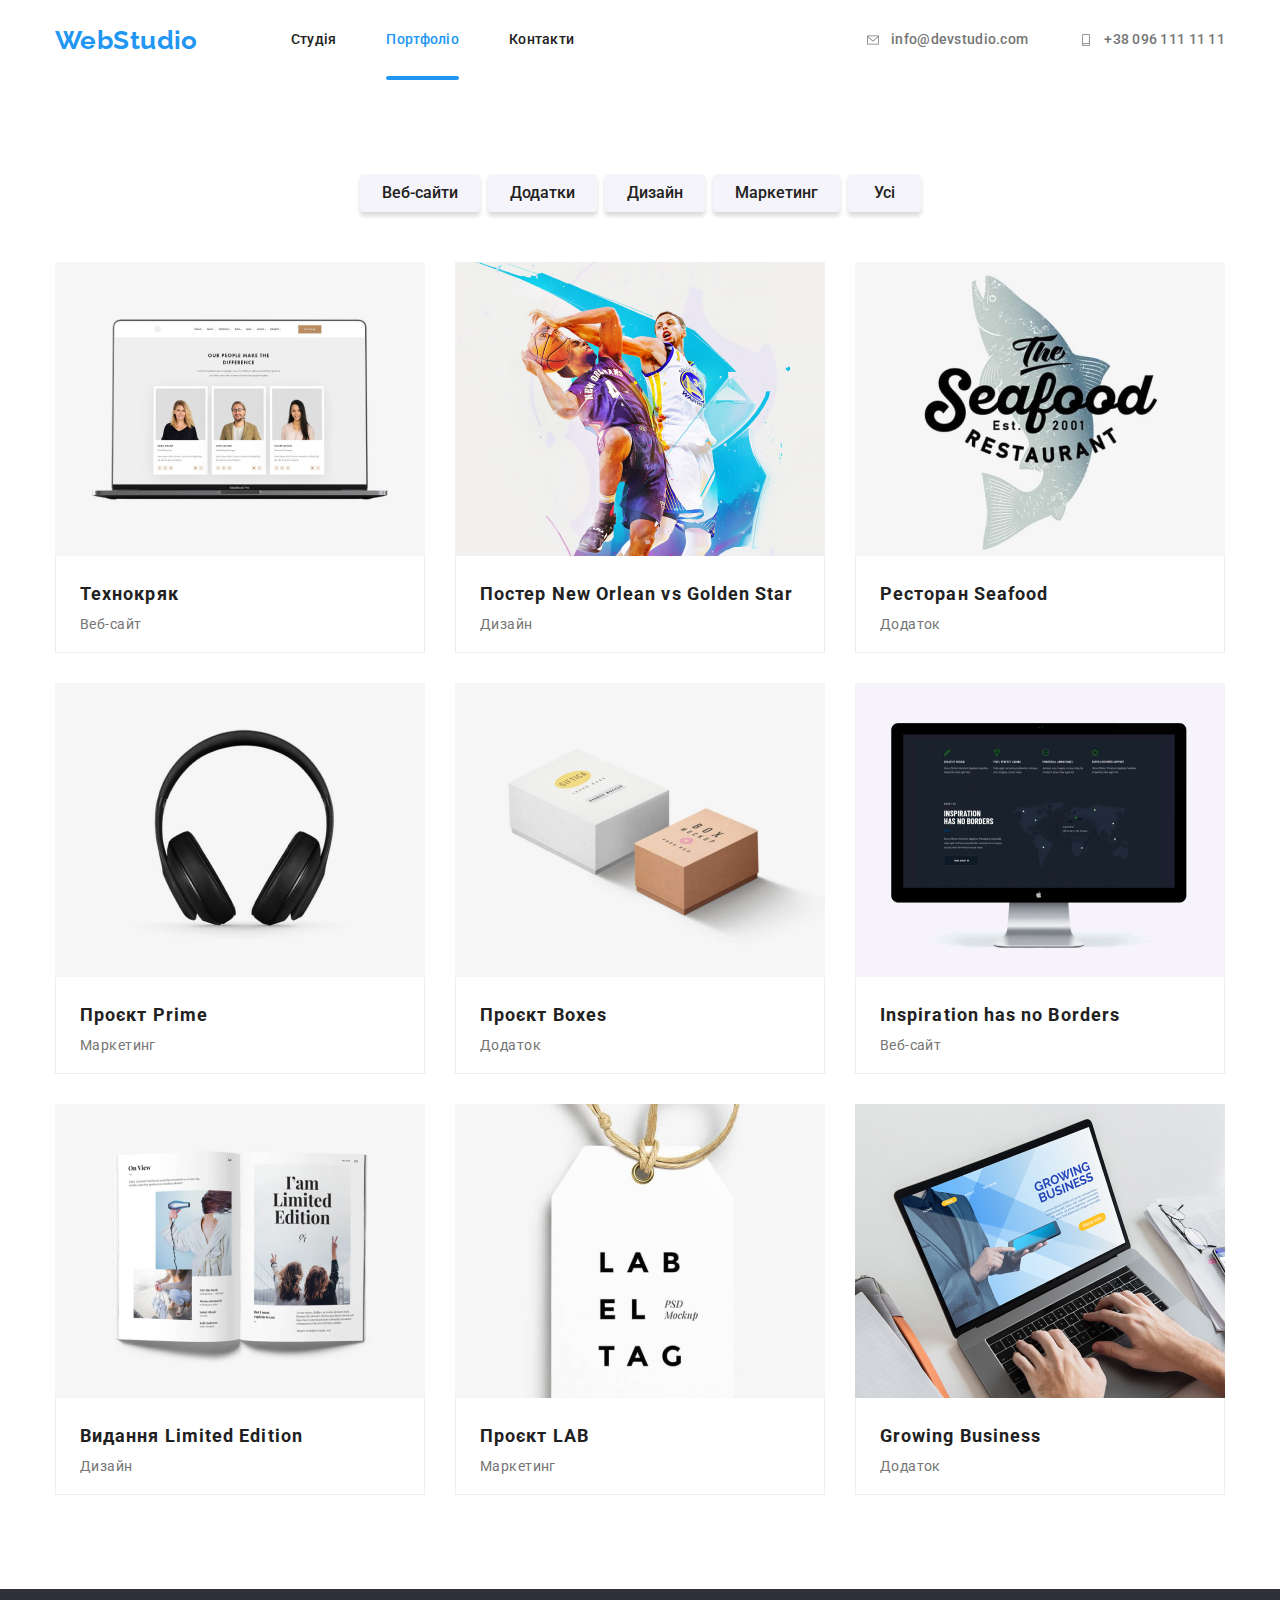
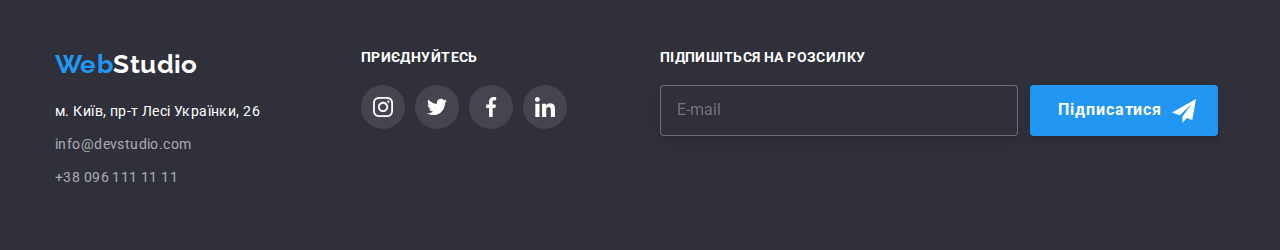
==== commit b479ede8: "footer ok" ====
--- a/portfolio.html
+++ b/portfolio.html
@@ -204,67 +204,66 @@
      <!-- 
         Footer 
                -->
-
     <footer class="footer">
-        <div class="container">
-          <div class="footer__contact">
-            <a href="./index.html" class="footer__logo">Web<span class="footer__web">Studio</span></a>
-            <address class="footer__address">
-              <p class="footer__street">м. Київ, пр-т Лесі Українки, 26</p>
-              <a href="mailto:info@devstudio.com" class="footer__mailme">info@devstudio.com</a> <br />
-              <a href="tel:+380961111111" class="footer__tel">+38 096 111 11 11</a>
-            </address>
-          </div>
-          <div class="footer__social">
-            <h2 class="footer__second-title">приєднуйтесь</h2>
-            <ul class="footer__social-list list">
-              <li class="footer__social-item">
-                <a href="" class="footer__social-link">
-                  <svg class="" width="20px" height="20px">
-                    <use href="./images/icons.svg#icon-team-instagram">
-                    </use>
-                  </svg>
-                </a>
-              </li>
-              <li class="footer__social-item">
-                <a href="" class="footer__social-link">
-                  <svg class="" width="20px" height="20px">
-                    <use href="./images/icons.svg#icon-team-twitter">
-                    </use>
-                  </svg>
-                </a>
-              </li>
-              <li class="footer__social-item">
-                <a href="" class="footer__social-link">
-                  <svg class="" width="20px" height="20px">
-                    <use href="./images/icons.svg#icon-team-facebook">
-                    </use>
-                  </svg>
-                </a>
-              </li>
-              <li class="footer__social-item">
-                <a href="" class="footer__social-link">
-                  <svg class="" width="20px" height="20px">
-                    <use href="./images/icons.svg#icon-team-linkedin">
-                    </use>
-                  </svg>
-                </a>
-              </li>
-            </ul>
-          </div>
-          <div class="footer-subscribe">
-          <h2 class="footer__second-title">Підпишіться на розсилку</h2>
-            <form class="subscribe">
-                <label class="subscribe__label" for="email"></label>
-                <input type="email" name="mail" id="email" placeholder="E-mail" autocomplete="off">
-                <button class="button subscribe" type="submit">Підписатися
-                  <svg class="subscribe__email" width="24" hight="24">
-                    <use href="./images/icons.svg#icon-send"></use>
-                  </svg>
-                </button>
-            </form>
-          </div>
-        </div>
+                <div class="container">
+                  <div class="footer__contact">
+                    <a href="./index.html" class="logo footer__logo">Web<span class="footer__logo--white">Studio</span></a>
+                    <address class="footer__address">
+                      <p class="footer__street">м. Київ, пр-т Лесі Українки, 26</p>
+                      <a href="mailto:info@devstudio.com" class="footer__mailme">info@devstudio.com</a> <br />
+                      <a href="tel:+380961111111" class="footer__tel">+38 096 111 11 11</a>
+                    </address>
+                  </div>
+                  <div class="footer__social">
+                    <h2 class="footer__second-title">приєднуйтесь</h2>
+                    <ul class="footer__social-list list">
+                      <li class="footer__social-item">
+                        <a href="" class="footer__social-link">
+                          <svg class="" width="20px" height="20px">
+                            <use href="./images/icons.svg#icon-team-instagram">
+                            </use>
+                          </svg>
+                        </a>
+                      </li>
+                      <li class="footer__social-item">
+                        <a href="" class="footer__social-link">
+                          <svg class="" width="20px" height="20px">
+                            <use href="./images/icons.svg#icon-team-twitter">
+                            </use>
+                          </svg>
+                        </a>
+                      </li>
+                      <li class="footer__social-item">
+                        <a href="" class="footer__social-link">
+                          <svg class="" width="20px" height="20px">
+                            <use href="./images/icons.svg#icon-team-facebook">
+                            </use>
+                          </svg>
+                        </a>
+                      </li>
+                      <li class="footer__social-item">
+                        <a href="" class="footer__social-link">
+                          <svg class="" width="20px" height="20px">
+                            <use href="./images/icons.svg#icon-team-linkedin">
+                            </use>
+                          </svg>
+                        </a>
+                      </li>
+                    </ul>
+                  </div>
+                  <div class="footer-subscribe">
+                  <h2 class="footer__second-title">Підпишіться на розсилку</h2>
+                    <form class="subscribe">
+                        <label class="subscribe__label" for="email"></label>
+                        <input class="subscribe__mail" type="email" name="mail" id="email" placeholder="E-mail" autocomplete="off">
+                        <button class="button button__subscribe" type="submit">Підписатися
+                          <svg class="subscribe__email-icon" width="24" hight="24">
+                            <use href="./images/icons.svg#icon-send"></use>
+                          </svg>
+                        </button>
+                    </form>
+                  </div>
+                </div>
     </footer>
 </body>
 </html>--- a/css/main.min.css
+++ b/css/main.min.css
@@ -1 +1 @@
-:root{--timing-function: cubic-bezier(0.4, 0, 0.2, 1);--primery-text-color: #757575;--title-text-color: #212121;--accent-color: #2196f3;--primary-color-white: #ffffff;--color-black: #000;--primary-bg-color: #F5F5F5;--second-bg-color: #F5F4FA;--footer-contact-color: rgba(255, 255, 255, 0.6);--footer-order-color: #2F303A;--icon-border-color: #AFB1B8;--border-color: #EEEEEE}.visually-hidden{position:absolute;width:1px;height:1px;margin:-1px;border:0;padding:0;white-space:nowrap;clip-path:inset(100%);clip:rect(0 0 0 0);overflow:hidden}body{margin:0px;color:var(--primery-text-color);font-size:14px;font-family:"Roboto",sans-serif;letter-spacing:.03em}p,h1,h2,h3,h4,h5,h6{margin:0}*,::after,::before{box-sizing:border-box}ul{margin:0;padding-left:0}img{display:block;max-width:100%;height:auto}html{box-sizing:border-box}.list{list-style:none;padding:0;margin:0}.container{width:1200px;padding-left:15px;padding-right:15px;margin-left:auto;margin-right:auto}.section{padding-top:94px;padding-bottom:94px}.button,.project-filter__button{margin:0 auto;display:block;border-radius:4px;padding:6px 22px;min-width:73px;border:rgba(0,0,0,0);box-shadow:0px 4px 4px rgba(0,0,0,.15);color:var(--primary-color-white);background-color:var(--accent-color);font-family:inherit;cursor:pointer;text-align:center;transition:background-color 250ms var(--timing-function),color 250ms var(--timing-function),box-shadow 250ms var(--timing-function)}.button.primary,.project-filter__button.primary{color:var(--title-text-color);background-color:var(--second-bg-color)}.button.second{color:var(--primary-color-white);background-color:var(--accent-color)}.header{background-color:var(--primary-color-white);border-bottom:1px solid #ececec}.logo,.footer__logo{color:var(--accent-color);font-family:"Raleway",sans-serif;font-weight:700;font-size:26px;line-height:1.19;text-decoration:none}.logo{margin-right:93px;margin-top:auto;margin-bottom:auto}.web{color:var(--color-black)}.main-nav,.site-nav,.nav{display:flex}.main-nav{align-items:center}.site-nav__item a{display:block;padding-top:32px;padding-bottom:32px}.site-nav__item+.site-nav__item{margin-left:50px}.site-nav__link{position:relative;color:var(--title-text-color);font-weight:500;line-height:1.14;letter-spacing:.02em;text-decoration:none;transition:color 250ms var(--timing-function)}.site-nav__link:hover,.site-nav__link:focus{color:var(--accent-color)}.site-nav__link.current{color:var(--accent-color)}.site-nav__item .current::after{content:"";position:absolute;display:block;width:100%;height:4px;left:0;bottom:0;background-color:var(--accent-color);border-radius:2px}.contacts-nav{display:flex;margin-left:auto}.contacts-nav__contacts{display:flex;padding-top:32px;padding-bottom:32px;align-items:center;color:var(--primery-text-color);font-weight:500;line-height:1.14;letter-spacing:.02em;text-decoration:none;transition:color 250ms var(--timing-function)}.contacts-nav__contacts:hover,.contacts-nav__contacts:focus{color:var(--accent-color)}.contacts-nav__contact-icon{fill:currentColor;margin-right:10px;align-items:center;justify-content:center}.contacts-nav__item+.contacts-nav__item{margin-left:50px}/*# sourceMappingURL=main.min.css.map */+:root{--timing-function: cubic-bezier(0.4, 0, 0.2, 1);--primery-text-color: #757575;--title-text-color: #212121;--accent-color: #2196f3;--primary-color-white: #ffffff;--color-black: #000;--primary-bg-color: #F5F5F5;--second-bg-color: #F5F4FA;--footer-contact-color: rgba(255, 255, 255, 0.6);--footer-order-color: #2F303A;--icon-border-color: #AFB1B8;--border-color: #EEEEEE}.visually-hidden{position:absolute;width:1px;height:1px;margin:-1px;border:0;padding:0;white-space:nowrap;clip-path:inset(100%);clip:rect(0 0 0 0);overflow:hidden}body{margin:0px;color:var(--primery-text-color);font-size:14px;font-family:"Roboto",sans-serif;letter-spacing:.03em}p,h1,h2,h3,h4,h5,h6{margin:0}*,::after,::before{box-sizing:border-box}ul{margin:0;padding-left:0}img{display:block;max-width:100%;height:auto}html{box-sizing:border-box}.list{list-style:none;padding:0;margin:0}.container{width:1200px;padding-left:15px;padding-right:15px;margin-left:auto;margin-right:auto}.section{padding-top:94px;padding-bottom:94px}.button,.project-filter__button{margin:0 auto;display:block;border-radius:4px;padding:6px 22px;min-width:73px;border:rgba(0,0,0,0);box-shadow:0px 4px 4px rgba(0,0,0,.15);color:var(--primary-color-white);background-color:var(--accent-color);font-family:inherit;cursor:pointer;text-align:center;transition:background-color 250ms var(--timing-function),color 250ms var(--timing-function),box-shadow 250ms var(--timing-function)}.button.primary,.project-filter__button.primary{color:var(--title-text-color);background-color:var(--second-bg-color)}.button.second{color:var(--primary-color-white);background-color:var(--accent-color)}.button__subscribe{display:flex;justify-content:center;align-items:center;font-family:"Roboto";font-style:normal;font-weight:700;font-size:16px;letter-spacing:.06em;line-height:1.8;padding-left:28px}.header{background-color:var(--primary-color-white);border-bottom:1px solid #ececec}.logo{margin-right:93px;margin-top:auto;margin-bottom:auto;color:var(--accent-color);font-family:"Raleway",sans-serif;font-weight:700;font-size:26px;line-height:1.19;text-decoration:none}.logo--black{color:var(--color-black)}.main-nav,.site-nav,.nav{display:flex}.main-nav{align-items:center}.site-nav__item+.site-nav__item{margin-left:50px}.site-nav__link{display:block;padding-top:32px;padding-bottom:32px;position:relative;color:var(--title-text-color);font-weight:500;line-height:1.14;letter-spacing:.02em;text-decoration:none;transition:color 250ms var(--timing-function)}.site-nav__link:hover,.site-nav__link:focus{color:var(--accent-color)}.site-nav__link.current{color:var(--accent-color)}.current::after{content:"";position:absolute;display:block;width:100%;height:4px;left:0;bottom:0;background-color:var(--accent-color);border-radius:2px}.contacts-nav{display:flex;margin-left:auto}.contacts-nav__contacts{display:flex;padding-top:32px;padding-bottom:32px;align-items:center;color:var(--primery-text-color);font-weight:500;line-height:1.14;letter-spacing:.02em;text-decoration:none;transition:color 250ms var(--timing-function)}.contacts-nav__contacts:hover,.contacts-nav__contacts:focus{color:var(--accent-color)}.contacts-nav__contact-icon{fill:currentColor;margin-right:10px;align-items:center;justify-content:center}.contacts-nav__item+.contacts-nav__item{margin-left:50px}.footer{background:var(--footer-order-color);padding-top:60px;padding-bottom:60px}.footer__logo{display:inline-block;margin-bottom:20px}.footer__logo--white{color:var(--primary-color-white)}.footer__street{font-style:normal;color:var(--primary-color-white);line-height:1.71;margin-top:0;margin-bottom:9px}.footer__mailme,.footer__tel{font-style:normal;color:var(--footer-contact-color);line-height:1.71;text-decoration:none;margin-top:0}.footer__mailme{margin-bottom:9px;display:inline-block}.footer .container{display:flex}.footer__second-title{font-style:normal;color:var(--primary-color-white);font-size:14px;line-height:1.17;letter-spacing:.03em;text-transform:uppercase;margin-bottom:20px}.footer__contact{margin-right:70px}.footer__social{margin-right:93px}.footer__social .footer__social-link{fill:var(--primary-color-white);background-color:rgba(255,255,255,.1);border-radius:50%;transition:background-color 250ms var(--timing-function)}.footer__social-link:hover,.footer__social-link:focus{cursor:pointer;background-color:var(--accent-color)}/*# sourceMappingURL=main.min.css.map */--- a/css/style.css
+++ b/css/style.css
@@ -15,7 +15,7 @@
 
 /* order */
 
-.hero  {
+.order--hero  {
   padding-top: 200px;
   padding-bottom: 200px;
 
@@ -26,7 +26,7 @@
 }
 
 
-.overlay {
+.order__overlay {
   max-width: 1600px;
   height: 600px;
   margin-left: auto;
@@ -434,85 +434,12 @@
 
 /* footer */
 
-.footer {
-  background: var(--footer-order-color);
-  padding-top: 60px;
-  padding-bottom: 60px;
-}
-
-.footer__logo {
-  display: inline-block;
-  margin-bottom: 20px;
-  
-}
-
-.footer__web {
-  color: var(--primary-color-white);
-}
-
-.footer__street {
-  font-style: normal;
-  color: var(--primary-color-white);
-  line-height: 1.71;
-  margin-top: 0;
-  margin-bottom: 9px;
-}
-
- .footer__mailme,
- .footer__tel {
-  font-style: normal;
-  color: var(--footer-contact-color);
-  line-height: 1.71;
-  text-decoration: none;
-  margin-top: 0;
-  
-}
-.footer__mailme {
-margin-bottom: 9px;
-display: inline-block;
-}
-
-.footer .container {
-  display: flex;
-}
-
-.footer__second-title {
-  font-style: normal;
-  color: var(--primary-color-white);
-  font-size: 14px;
-  line-height: 1.17;
-  letter-spacing: 0.03em;
-  text-transform: uppercase;
-  margin-bottom: 20px;
-}
-
-.footer__contact {
-  margin-right: 70px;
-}
-
-.footer__social {
-  margin-right: 93px;
-}
-
-.footer__social .footer__social-link {
-  fill: var(--primary-color-white);
-  background-color: rgba(255, 255, 255, 0.1);
-  border-radius: 50%;
-  
-  transition: background-color 250ms var(--timing-function);
-}
-
-.footer__social .footer__social-link:hover,
-.footer__social .footer__social-link:focus {
-  cursor: pointer;
-  background-color: var(--accent-color);
-}
 
 .subscribe {
   display: flex;
 }
 
-.subscribe input{
+.subscribe__mail{
   width: 358px;
   font-size: 16px;
   color: var(--primary-color-white);
@@ -526,27 +453,11 @@
   border-radius: 4px;
 }
 
-.button.subscribe {
-  display: flex;
-  justify-content: center;
-  align-items: center;
-  font-family: 'Roboto';
-  font-style: normal;
-  font-weight: 700;
-  font-size: 16px;
-  letter-spacing: 0.06em;
-  line-height: 1.8;
-  padding-left: 28px;
-}
-
-.subscribe__email {
+.subscribe__email-icon {
   width: 24px;
   height: 24px;
   margin-left: 10px;
 }
-
-
-/* Buttom */
 
 
 
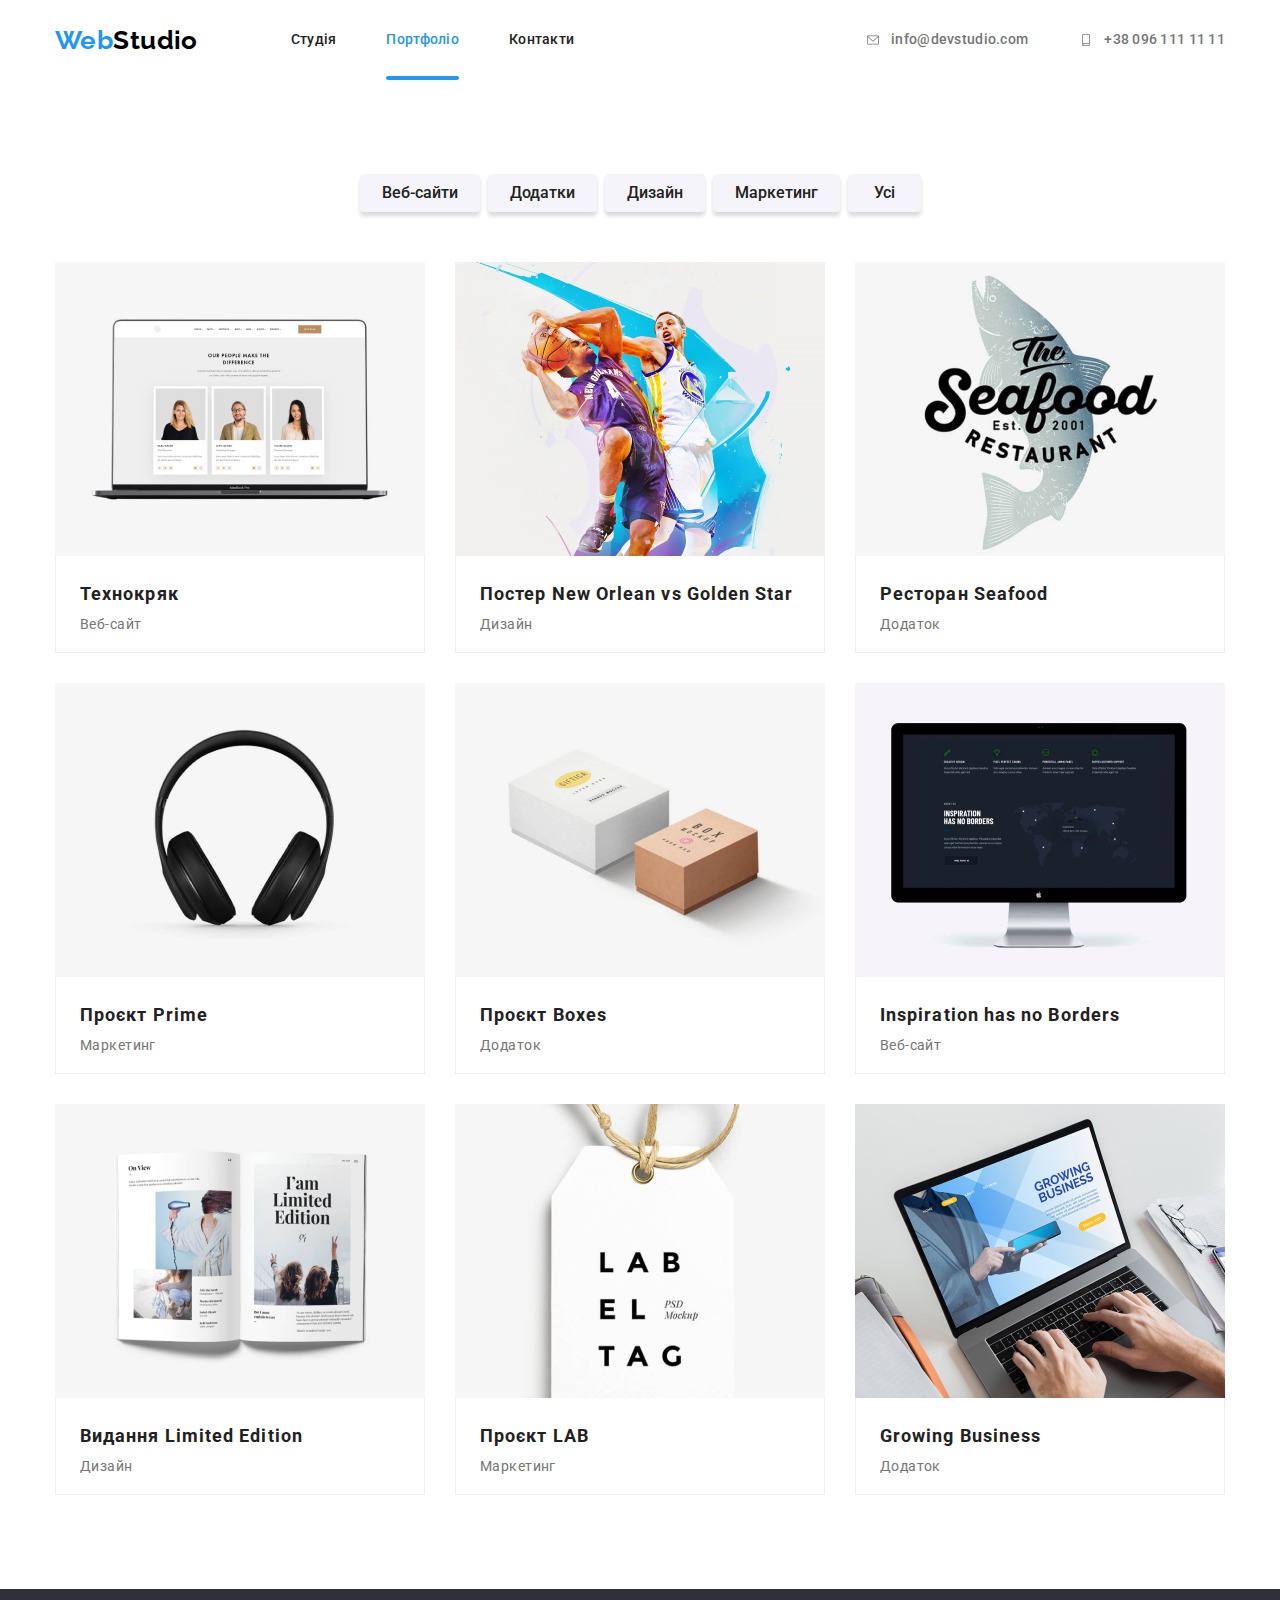
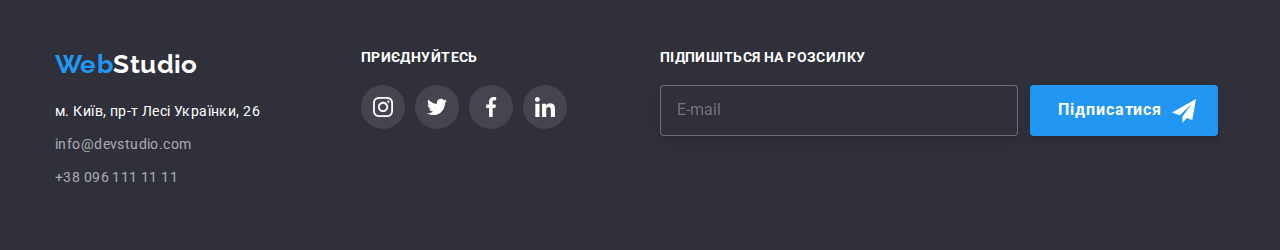
==== commit 70119763: "done ?" ====
--- a/portfolio.html
+++ b/portfolio.html
@@ -13,7 +13,7 @@
     <link rel="stylesheet"
         href="https://cdnjs.cloudflare.com/ajax/libs/modern-normalize/1.1.0/modern-normalize.min.css" />
     <link rel="stylesheet" href="./css/main.min.css">
-    <link rel="stylesheet" href="./css/style.css" />
+    <!-- <link rel="stylesheet" href="./css/style.css" /> -->
 </head>
 
 <body>
@@ -23,7 +23,7 @@
               <header>
                 <div class="container main-nav">
                   <nav class="nav">
-                    <a href="./index.html" class="logo">Web<span class="web">Studio</span></a>
+                    <a href="./index.html" class="logo">Web<span class="logo--black">Studio</span></a>
                     <!-- Menu Nav -->
                     <ul class="site-nav list">
                       <li class="site-nav__item"><a href="./index.html" class="site-nav__link ">Студія</a></li>
@@ -205,65 +205,66 @@
         Footer 
                -->
     <footer class="footer">
-                <div class="container">
-                  <div class="footer__contact">
-                    <a href="./index.html" class="logo footer__logo">Web<span class="footer__logo--white">Studio</span></a>
-                    <address class="footer__address">
-                      <p class="footer__street">м. Київ, пр-т Лесі Українки, 26</p>
-                      <a href="mailto:info@devstudio.com" class="footer__mailme">info@devstudio.com</a> <br />
-                      <a href="tel:+380961111111" class="footer__tel">+38 096 111 11 11</a>
-                    </address>
-                  </div>
-                  <div class="footer__social">
-                    <h2 class="footer__second-title">приєднуйтесь</h2>
-                    <ul class="footer__social-list list">
-                      <li class="footer__social-item">
-                        <a href="" class="footer__social-link">
-                          <svg class="" width="20px" height="20px">
-                            <use href="./images/icons.svg#icon-team-instagram">
-                            </use>
-                          </svg>
-                        </a>
-                      </li>
-                      <li class="footer__social-item">
-                        <a href="" class="footer__social-link">
-                          <svg class="" width="20px" height="20px">
-                            <use href="./images/icons.svg#icon-team-twitter">
-                            </use>
-                          </svg>
-                        </a>
-                      </li>
-                      <li class="footer__social-item">
-                        <a href="" class="footer__social-link">
-                          <svg class="" width="20px" height="20px">
-                            <use href="./images/icons.svg#icon-team-facebook">
-                            </use>
-                          </svg>
-                        </a>
-                      </li>
-                      <li class="footer__social-item">
-                        <a href="" class="footer__social-link">
-                          <svg class="" width="20px" height="20px">
-                            <use href="./images/icons.svg#icon-team-linkedin">
-                            </use>
-                          </svg>
-                        </a>
-                      </li>
-                    </ul>
-                  </div>
-                  <div class="footer-subscribe">
-                  <h2 class="footer__second-title">Підпишіться на розсилку</h2>
-                    <form class="subscribe">
-                        <label class="subscribe__label" for="email"></label>
-                        <input class="subscribe__mail" type="email" name="mail" id="email" placeholder="E-mail" autocomplete="off">
-                        <button class="button button__subscribe" type="submit">Підписатися
-                          <svg class="subscribe__email-icon" width="24" hight="24">
+        <div class="container container__footer">
+            <div class="footer__contact">
+                <a href="./index.html" class="logo footer__logo">Web<span class="footer__logo--white">Studio</span></a>
+                <address class="footer__address">
+                    <p class="footer__street">м. Київ, пр-т Лесі Українки, 26</p>
+                    <a href="mailto:info@devstudio.com" class="footer__mailme">info@devstudio.com</a> <br />
+                    <a href="tel:+380961111111" class="footer__tel">+38 096 111 11 11</a>
+                </address>
+            </div>
+            <div class="footer__social">
+                <h2 class="footer__second-title">приєднуйтесь</h2>
+                <ul class="footer__social-list list">
+                    <li class="footer__social-item">
+                        <a href="" class="footer__social-link">
+                            <svg class="" width="20px" height="20px">
+                                <use href="./images/icons.svg#icon-team-instagram">
+                                </use>
+                            </svg>
+                        </a>
+                    </li>
+                    <li class="footer__social-item">
+                        <a href="" class="footer__social-link">
+                            <svg class="" width="20px" height="20px">
+                                <use href="./images/icons.svg#icon-team-twitter">
+                                </use>
+                            </svg>
+                        </a>
+                    </li>
+                    <li class="footer__social-item">
+                        <a href="" class="footer__social-link">
+                            <svg class="" width="20px" height="20px">
+                                <use href="./images/icons.svg#icon-team-facebook">
+                                </use>
+                            </svg>
+                        </a>
+                    </li>
+                    <li class="footer__social-item">
+                        <a href="" class="footer__social-link">
+                            <svg class="" width="20px" height="20px">
+                                <use href="./images/icons.svg#icon-team-linkedin">
+                                </use>
+                            </svg>
+                        </a>
+                    </li>
+                </ul>
+            </div>
+            <div class="footer-subscribe">
+                <h2 class="footer__second-title">Підпишіться на розсилку</h2>
+                <form class="subscribe">
+                    <label class="subscribe__label" for="email"></label>
+                    <input class="subscribe__mail" type="email" name="mail" id="email" placeholder="E-mail"
+                        autocomplete="off">
+                    <button class="button button__subscribe" type="submit">Підписатися
+                        <svg class="subscribe__email-icon" width="24" hight="24">
                             <use href="./images/icons.svg#icon-send"></use>
-                          </svg>
-                        </button>
-                    </form>
-                  </div>
-                </div>
+                        </svg>
+                    </button>
+                </form>
+            </div>
+        </div>
     </footer>
 </body>
 </html>--- a/css/main.min.css
+++ b/css/main.min.css
@@ -1 +1 @@
-:root{--timing-function: cubic-bezier(0.4, 0, 0.2, 1);--primery-text-color: #757575;--title-text-color: #212121;--accent-color: #2196f3;--primary-color-white: #ffffff;--color-black: #000;--primary-bg-color: #F5F5F5;--second-bg-color: #F5F4FA;--footer-contact-color: rgba(255, 255, 255, 0.6);--footer-order-color: #2F303A;--icon-border-color: #AFB1B8;--border-color: #EEEEEE}.visually-hidden{position:absolute;width:1px;height:1px;margin:-1px;border:0;padding:0;white-space:nowrap;clip-path:inset(100%);clip:rect(0 0 0 0);overflow:hidden}body{margin:0px;color:var(--primery-text-color);font-size:14px;font-family:"Roboto",sans-serif;letter-spacing:.03em}p,h1,h2,h3,h4,h5,h6{margin:0}*,::after,::before{box-sizing:border-box}ul{margin:0;padding-left:0}img{display:block;max-width:100%;height:auto}html{box-sizing:border-box}.list{list-style:none;padding:0;margin:0}.container{width:1200px;padding-left:15px;padding-right:15px;margin-left:auto;margin-right:auto}.section{padding-top:94px;padding-bottom:94px}.button,.project-filter__button{margin:0 auto;display:block;border-radius:4px;padding:6px 22px;min-width:73px;border:rgba(0,0,0,0);box-shadow:0px 4px 4px rgba(0,0,0,.15);color:var(--primary-color-white);background-color:var(--accent-color);font-family:inherit;cursor:pointer;text-align:center;transition:background-color 250ms var(--timing-function),color 250ms var(--timing-function),box-shadow 250ms var(--timing-function)}.button.primary,.project-filter__button.primary{color:var(--title-text-color);background-color:var(--second-bg-color)}.button.second{color:var(--primary-color-white);background-color:var(--accent-color)}.button__subscribe{display:flex;justify-content:center;align-items:center;font-family:"Roboto";font-style:normal;font-weight:700;font-size:16px;letter-spacing:.06em;line-height:1.8;padding-left:28px}.header{background-color:var(--primary-color-white);border-bottom:1px solid #ececec}.logo{margin-right:93px;margin-top:auto;margin-bottom:auto;color:var(--accent-color);font-family:"Raleway",sans-serif;font-weight:700;font-size:26px;line-height:1.19;text-decoration:none}.logo--black{color:var(--color-black)}.main-nav,.site-nav,.nav{display:flex}.main-nav{align-items:center}.site-nav__item+.site-nav__item{margin-left:50px}.site-nav__link{display:block;padding-top:32px;padding-bottom:32px;position:relative;color:var(--title-text-color);font-weight:500;line-height:1.14;letter-spacing:.02em;text-decoration:none;transition:color 250ms var(--timing-function)}.site-nav__link:hover,.site-nav__link:focus{color:var(--accent-color)}.site-nav__link.current{color:var(--accent-color)}.current::after{content:"";position:absolute;display:block;width:100%;height:4px;left:0;bottom:0;background-color:var(--accent-color);border-radius:2px}.contacts-nav{display:flex;margin-left:auto}.contacts-nav__contacts{display:flex;padding-top:32px;padding-bottom:32px;align-items:center;color:var(--primery-text-color);font-weight:500;line-height:1.14;letter-spacing:.02em;text-decoration:none;transition:color 250ms var(--timing-function)}.contacts-nav__contacts:hover,.contacts-nav__contacts:focus{color:var(--accent-color)}.contacts-nav__contact-icon{fill:currentColor;margin-right:10px;align-items:center;justify-content:center}.contacts-nav__item+.contacts-nav__item{margin-left:50px}.footer{background:var(--footer-order-color);padding-top:60px;padding-bottom:60px}.footer__logo{display:inline-block;margin-bottom:20px}.footer__logo--white{color:var(--primary-color-white)}.footer__street{font-style:normal;color:var(--primary-color-white);line-height:1.71;margin-top:0;margin-bottom:9px}.footer__mailme,.footer__tel{font-style:normal;color:var(--footer-contact-color);line-height:1.71;text-decoration:none;margin-top:0}.footer__mailme{margin-bottom:9px;display:inline-block}.footer .container{display:flex}.footer__second-title{font-style:normal;color:var(--primary-color-white);font-size:14px;line-height:1.17;letter-spacing:.03em;text-transform:uppercase;margin-bottom:20px}.footer__contact{margin-right:70px}.footer__social{margin-right:93px}.footer__social .footer__social-link{fill:var(--primary-color-white);background-color:rgba(255,255,255,.1);border-radius:50%;transition:background-color 250ms var(--timing-function)}.footer__social-link:hover,.footer__social-link:focus{cursor:pointer;background-color:var(--accent-color)}/*# sourceMappingURL=main.min.css.map */+:root{--timing-function: cubic-bezier(0.4, 0, 0.2, 1);--primery-text-color: #757575;--title-text-color: #212121;--accent-color: #2196f3;--primary-color-white: #ffffff;--color-black: #000;--primary-bg-color: #F5F5F5;--second-bg-color: #F5F4FA;--footer-contact-color: rgba(255, 255, 255, 0.6);--footer-order-color: #2F303A;--icon-border-color: #AFB1B8;--border-color: #EEEEEE}.visually-hidden{position:absolute;width:1px;height:1px;margin:-1px;border:0;padding:0;white-space:nowrap;clip-path:inset(100%);clip:rect(0 0 0 0);overflow:hidden}body{margin:0px;color:var(--primery-text-color);font-size:14px;font-family:"Roboto",sans-serif;letter-spacing:.03em}p,h1,h2,h3,h4,h5,h6{margin:0}*,::after,::before{box-sizing:border-box}ul{margin:0;padding-left:0}img{display:block;max-width:100%;height:auto}html{box-sizing:border-box}.list{list-style:none;padding:0;margin:0}.container{width:1200px;padding-left:15px;padding-right:15px;margin-left:auto;margin-right:auto}.section{padding-top:94px;padding-bottom:94px}.button,.project-filter__button{margin:0 auto;display:block;border-radius:4px;padding:6px 22px;min-width:73px;border:rgba(0,0,0,0);box-shadow:0px 4px 4px rgba(0,0,0,.15);color:var(--primary-color-white);background-color:var(--accent-color);font-family:inherit;cursor:pointer;text-align:center;transition:background-color 250ms var(--timing-function),color 250ms var(--timing-function),box-shadow 250ms var(--timing-function)}.button.primary,.project-filter__button.primary{color:var(--title-text-color);background-color:var(--second-bg-color)}.button.second{color:var(--primary-color-white);background-color:var(--accent-color)}.button__subscribe{display:flex;justify-content:center;align-items:center;font-family:"Roboto";font-style:normal;font-weight:700;font-size:16px;letter-spacing:.06em;line-height:1.8;padding-left:28px}.header{background-color:var(--primary-color-white);border-bottom:1px solid #ececec}.logo{margin-right:93px;margin-top:auto;margin-bottom:auto;color:var(--accent-color);font-family:"Raleway",sans-serif;font-weight:700;font-size:26px;line-height:1.19;text-decoration:none}.logo--black{color:var(--color-black)}.main-nav,.site-nav,.nav{display:flex}.main-nav{align-items:center}.site-nav__item+.site-nav__item{margin-left:50px}.site-nav__link{display:block;padding-top:32px;padding-bottom:32px;position:relative;color:var(--title-text-color);font-weight:500;line-height:1.14;letter-spacing:.02em;text-decoration:none;transition:color 250ms var(--timing-function)}.site-nav__link:hover,.site-nav__link:focus{color:var(--accent-color)}.site-nav__link.current{color:var(--accent-color)}.current::after{content:"";position:absolute;display:block;width:100%;height:4px;left:0;bottom:0;background-color:var(--accent-color);border-radius:2px}.contacts-nav{display:flex;margin-left:auto}.contacts-nav__contacts{display:flex;padding-top:32px;padding-bottom:32px;align-items:center;color:var(--primery-text-color);font-weight:500;line-height:1.14;letter-spacing:.02em;text-decoration:none;transition:color 250ms var(--timing-function)}.contacts-nav__contacts:hover,.contacts-nav__contacts:focus{color:var(--accent-color)}.contacts-nav__contact-icon{fill:currentColor;margin-right:10px;align-items:center;justify-content:center}.contacts-nav__item+.contacts-nav__item{margin-left:50px}.footer{background:var(--footer-order-color);padding-top:60px;padding-bottom:60px}.footer__logo{display:inline-block;margin-bottom:20px}.footer__logo--white{color:var(--primary-color-white)}.footer__street{font-style:normal;color:var(--primary-color-white);line-height:1.71;margin-top:0;margin-bottom:9px}.footer__mailme,.footer__tel{font-style:normal;color:var(--footer-contact-color);line-height:1.71;text-decoration:none;margin-top:0}.footer__mailme{margin-bottom:9px;display:inline-block}.container__footer{display:flex}.footer__second-title{font-style:normal;color:var(--primary-color-white);font-size:14px;line-height:1.17;letter-spacing:.03em;text-transform:uppercase;margin-bottom:20px}.footer__contact{margin-right:70px}.footer__social{margin-right:93px}.footer__social .footer__social-link{fill:var(--primary-color-white);background-color:rgba(255,255,255,.1);border-radius:50%;transition:background-color 250ms var(--timing-function)}.footer__social-item+.footer__social-item{margin-left:10px}.footer__social-link:hover,.footer__social-link:focus{cursor:pointer;background-color:var(--accent-color)}.footer__social-link{display:flex;width:44px;height:44px;border-radius:50%;justify-content:center;align-items:center;fill:var(--icon-border-color);transition:background-color 250ms var(--timing-function),fill 250ms var(--timing-function)}.footer__social-list{display:flex;justify-content:center}.order--hero{padding-top:200px;padding-bottom:200px}.order{background:var(--footer-order-color)}.order__overlay{max-width:1600px;height:600px;margin-left:auto;margin-right:auto;background-image:linear-gradient(to right, rgba(47, 48, 58, 0.4), rgba(47, 48, 58, 0.4)),url(../images/hero.jpg);background-size:cover;background-repeat:no-repeat;background-position:center}.order-title{text-align:center;color:var(--primary-color-white);font-weight:900;font-size:44px;line-height:1.36;letter-spacing:.06em;margin-top:0;margin-bottom:30px}.order .button{font-weight:700;font-size:16px;line-height:1.87;letter-spacing:.06em;padding:10px 32px;min-width:200px;border:rgba(0,0,0,0)}.backdrop{position:fixed;top:0;left:0;width:100%;height:100%;background-color:rgba(0,0,0,.2);transition:opacity 250ms var(--timing-function);opacity:1}.backdrop.is-hidden .modal{transform:translate(-50%, -50%) scale(0.9)}.backdrop.is-hidden{opacity:0;pointer-events:none;transform:scale(1)}.modal{position:absolute;min-width:528px;min-height:581px;background-color:var(--primary-color-white);top:50%;left:50%;transform:translate(-50%, -50%) scale(1);transition:transform 250ms var(--timing-function)}.form{width:528px}.form__titel{margin-top:40px;margin-bottom:12px;font-weight:700;font-size:20px;line-height:1.15;text-align:center;letter-spacing:.03em;color:var(--title-text-color)}.form__field{display:block;display:flex;flex-direction:column;margin-left:41px;margin-right:39px;margin-bottom:10px}.form__input{width:100%;height:40px;border:1px solid rgba(33,33,33,.2);border-radius:4px;padding-top:12px;padding-bottom:12px;padding-left:42px;transition:border 250ms var(--timing-function)}.form__input:focus{border:1px solid var(--accent-color)}.form__input:focus+.form__input-icon{fill:var(--accent-color)}.form__label-name{display:inline-block;margin-bottom:4px}.form__input-wrapper{display:block;position:relative}.form__contract{color:var(--accent-color)}.form__input-icon{position:absolute;display:inline-block;width:18px;height:18px;top:50%;left:15px;transform:translateY(-50%);transition:fill 250ms var(--timing-function)}.form__label{text-align:left;font-size:12px;line-height:1.16;letter-spacing:.01em;color:var(--primery-text-color);margin-bottom:4px}.form__coment{width:100%;height:120px;border:1px solid rgba(33,33,33,.2);border-radius:4px;padding-top:12px;padding-bottom:12px;padding-left:16px;padding-right:16px;font-size:12px;line-height:1.16;letter-spacing:.01em;resize:none;transition:border 250ms var(--timing-function)}.form__coment:focus{border:1px solid var(--accent-color)}.form__legality-label{display:flex;font-family:"Roboto";font-style:normal;font-weight:400;font-size:14px;line-height:1.7;letter-spacing:.03em;color:var(--primery-text-color);margin:0;align-items:center;justify-content:center;margin-bottom:30px}.form__legality .form__legality-label a{margin-left:5px}.form__custom-chek{display:flex;width:16px;height:15px;margin-right:8px;border:2px solid #212121;border-radius:3px;align-items:center;justify-content:center;transition:background-color 250ms var(--timing-function),border 250ms var(--timing-function)}.form__checkbox:checked+.form__custom-chek{background-color:var(--accent-color);border:2px solid var(--accent-color)}.buton.submit{width:200px}.form__icon-close{position:absolute;cursor:pointer;top:8px;right:8px;width:30px;height:30px;border-radius:50%;border:1px solid rgba(0,0,0,.1);background-color:var(--primary-color-white);padding:5px;transition:fill 250ms var(--timing-function)}.form__icon-close:hover,.form__icon-close:focus{fill:var(--accent-color)}.features{padding-bottom:0}.features__list{display:flex}.features__item+.features__item{margin-left:30px}.features__title{min-width:270px;font-weight:700;font-size:14px;line-height:1.14;margin-top:0;margin-bottom:10px;color:var(--title-text-color)}.features__text{line-height:1.71;margin-top:0;margin-bottom:0}.features__icon{display:flex;margin-bottom:30px;height:120px;align-items:center;justify-content:center;background-color:var(--second-bg-color);border-radius:4px}.section__title{color:var(--title-text-color);font-weight:700;font-size:36px;line-height:1.16;text-align:center;margin-top:0;margin-bottom:50px}.about__list{display:flex;justify-content:center}.about__item:not(:last-child){margin-right:30px}.about__item{position:relative}.about__label{display:flex;align-items:center;justify-content:center;bottom:0px;margin:0%;width:100%;height:70px;line-height:1.14;position:absolute;color:var(--primary-color-white);text-transform:uppercase;font-weight:700;background:rgba(47,48,58,.8)}.team{background-color:var(--second-bg-color)}.team__list{display:flex;justify-content:space-between}.team__item+.team__item{margin-left:30px}.team__item{box-shadow:0px 1px 3px rgba(0,0,0,.12),0px 1px 1px rgba(0,0,0,.14),0px 2px 1px rgba(0,0,0,.2);border-radius:0px 0px 4px 4px}.team__description{padding-top:30px;padding-bottom:30px;background-color:var(--primary-color-white);border-radius:0px 0px 4px 4px}.team__title{color:var(--title-text-color);font-weight:500;font-size:16px;line-height:1.18;text-align:center;margin-top:0;margin-bottom:10px}.team__text{font-size:16px;line-height:1.18;text-align:center;margin-top:0;margin-bottom:16px}.team__social-list{display:flex;justify-content:center}.team__social-item+.team__social-item{margin-left:10px}.team__social-link{display:flex;width:44px;height:44px;border-radius:50%;justify-content:center;align-items:center;fill:var(--icon-border-color);transition:background-color 250ms var(--timing-function),fill 250ms var(--timing-function)}.team__social-link:hover,.team__social-link:focus{cursor:pointer;background-color:var(--accent-color);fill:var(--primary-color-white)}.clients__iten+.clients__iten{margin-left:30px}.clients__list{display:flex}.clients__link{display:flex;width:170px;height:92px;justify-content:center;align-items:center;border:1px solid var(--icon-border-color);border-radius:4px;fill:var(--icon-border-color);transition:fill 250ms var(--timing-function)}.clients__link:hover,.clients__link:focus{cursor:pointer;border:1px solid var(--accent-color);border-radius:4px;fill:var(--accent-color)}.subscribe{display:flex}.subscribe__mail{width:358px;font-size:16px;color:var(--primary-color-white);padding-left:16px;padding-top:15px;padding-bottom:15px;margin-right:12px;background-color:var(--footer-order-color);border:1px solid rgba(255,255,255,.3);filter:drop-shadow(0px 4px 4px rgba(0, 0, 0, 0.15));border-radius:4px}.subscribe__email-icon{width:24px;height:24px;margin-left:10px}.project-filter__item+.project-filter__item{margin-left:8px}.project-filter__button{font-weight:500;font-size:16px;line-height:1.62;padding:6px 22px;border-color:rgba(0,0,0,0)}.project-filter__button:hover,.project-filter__button:focus{cursor:pointer;color:var(--primary-color-white);background-color:var(--accent-color);box-shadow:0px 3px 1px rgba(0,0,0,.1),0px 1px 2px rgba(0,0,0,.08),0px 2px 2px rgba(0,0,0,.12);border-radius:4px}.project-filter{display:flex;justify-content:center;margin-bottom:50px}.project-group{display:flex;flex-wrap:wrap;transition:box-shadow 250ms var(--timing-function)}.project-group__item{box-shadow:0;transition:box-shadow 250ms var(--timing-function)}.project-group__item:hover{cursor:pointer;box-shadow:0px 1px 1px rgba(0,0,0,.12),0px 4px 4px rgba(0,0,0,.06),1px 4px 6px rgba(0,0,0,.16)}.project-group__description{padding-top:20px;padding-right:24px;padding-bottom:20px;padding-left:24px;border-right:1px solid var(--border-color);border-bottom:1px solid var(--border-color);border-left:1px solid var(--border-color)}.project-group__item{width:calc((100% - 60px)/3);margin-right:30px;margin-bottom:30px}.project-group__item:nth-last-child(-n+3){margin-bottom:0}.project-group__item:nth-child(3n){margin-right:0}.project-group__image{display:block}.project-group .second-title{color:var(--title-text-color);font-weight:700;font-size:18px;line-height:2;letter-spacing:.06em;margin-top:0px;margin-bottom:4px}.portfolio-overlay__info{font-size:16px;line-height:1.87;margin-top:0;margin-bottom:0}.portfolio-overlay{position:relative;overflow:hidden}.portfolio-overlay::before{position:absolute;display:inline-block;content:"";width:100%;height:100%;background-color:rgba(33,150,243,.9);transform:translateY(100%);transition:transform 250ms var(--timing-function)}.project-group__item:hover .portfolio-overlay::before,.project-group__item:hover .portfolio-overlay__info{cursor:pointer;opacity:1;transform:translateY(0%)}.portfolio-overlay .portfolio-overlay__info{position:absolute;top:0;right:0;margin:63px 24px;width:322px;height:168px;font-size:18px;line-height:1.55;letter-spacing:.03em;color:var(--primary-color-white);opacity:0;transform:translateY(100%);transition:transform 250ms var(--timing-function)}/*# sourceMappingURL=main.min.css.map */--- a/css/style.css
+++ b/css/style.css
@@ -15,449 +15,26 @@
 
 /* order */
 
-.order--hero  {
-  padding-top: 200px;
-  padding-bottom: 200px;
-
-}
-
-.order {
-  background: var(--footer-order-color);
-}
 
 
-.order__overlay {
-  max-width: 1600px;
-  height: 600px;
-  margin-left: auto;
-  margin-right: auto;
-  background-image: linear-gradient(
-    to right, 
-    rgba(47, 48, 58, 0.4),
-    rgba(47, 48, 58, 0.4)
-    ),
-    url(../images/hero.jpg);
-  background-size: cover;
-  background-repeat: no-repeat;
-  background-position: center;
-}
 
-.order-title {
-  text-align: center;
-  color: var(--primary-color-white);
-  font-weight: 900;
-  font-size: 44px;
-  line-height: 1.36;
-  letter-spacing: 0.06em;
-  margin-top: 0;
-  margin-bottom: 30px;
 
-}
 
-.order .button {            
-  font-weight: 700;
-  font-size: 16px;
-  line-height: 1.87;
-  letter-spacing: 0.06em;
-  padding: 10px 32px;
-  min-width: 200px;
-  border: transparent;
-}
-
-.backdrop {
-  position: fixed;
-  top: 0;
-  left: 0;
-  width: 100%;
-  height: 100%;
-  background-color: rgba(0, 0, 0, 0.2);
-  transition: opacity 250ms var(--timing-function);
-  opacity: 1;
-}
-
-.backdrop.backdrop.is-hidden .modal {
-  transform: translate(-50%, -50%) scale(0.9);
-}
-
-.backdrop.is-hidden {
-  opacity: 0;
-  pointer-events: none;
-  transform: scale(1);
-}
-
-.modal {
-  min-width: 528px;
-  min-height: 581px;
-  background-color: var(--primary-color-white);
-
-  position: absolute;
-  top: 50%;
-  left: 50%;
-  transform: translate(-50%, -50%) scale(1);
-  transition: transform 250ms var(--timing-function);
-
-}
-
-.form {
-  width: 528px;
-}
-
-.form__titel {
-  margin-top: 40px;
-  margin-bottom: 12px;
-  font-weight: 700;
-  font-size: 20px;
-  line-height: 1.15;
-  text-align: center;
-  letter-spacing: 0.03em;
-  color: var(--title-text-color);
-}
-.form__field {
-  display: block;
-  display: flex;
-  flex-direction: column;
-  margin-left: 41px;
-  margin-right: 39px;
-  margin-bottom: 10px;
-}
-
-.form__input {
-  width: 100%;
-  height: 40px;
-  border: 1px solid rgba(33, 33, 33, 0.2);
-  border-radius: 4px;
-  padding-top: 12px;
-  padding-bottom: 12px;
-  padding-left: 42px;
-  transition: border 250ms var(--timing-function);
-}
-
-.form__input:focus,
-.form__coment:focus {
-  border: 1px solid var(--accent-color);
-}
-
-.form__input:focus + .form__input-icon {
-  fill: var(--accent-color);
-}
-
-.form__label-name {
-  display: inline-block;
-  margin-bottom: 4px;
-}
-.form__input-wrapper {
-  display: block;
-  position: relative;
-}
-
- .form__contract {
-  color: var(--accent-color);
- }
-.form__input-icon {
-  position: absolute;
-  display: inline-block;
-  width: 18px;
-  height: 18px;
-  top: 50%;
-  left: 15px;
-  transform: translateY(-50%);
-
-  transition: fill 250ms var(--timing-function);
-}
-
-.form__label {
-  text-align: left;
-  font-size: 12px;
-  line-height: 1.16;
-  letter-spacing: 0.01em;
-  color: var(--primery-text-color);
-  margin-bottom: 4px;
-}
-
-.form__coment {
-  width: 100%;
-  height: 120px;
-  border: 1px solid rgba(33, 33, 33, 0.2);
-  border-radius: 4px;
-  padding-top: 12px;
-  padding-bottom: 12px;
-  padding-left: 16px;
-  padding-right: 16px;
-  font-size: 12px;
-  line-height: 1.16;
-  letter-spacing: 0.01em;
-  resize: none;
-  transition: border 250ms var(--timing-function);
-}
-
-.form__legality .form__legality-label {
-  display: flex;
-  font-family: 'Roboto';
-  font-style: normal;
-  font-weight: 400;
-  font-size: 14px;
-  line-height: 1.7;
-  letter-spacing: 0.03em;
-  color: var(--primery-text-color);
-  margin: 0;
-  align-items: center;
-  justify-content: center;
-  margin-bottom: 30px;
-}
-
-.form__legality .form__legality-label a {
-  margin-left: 5px;
-}
- 
-.form__custom-chek {
-  display: flex;
-  width: 16px;
-  height: 15px;
-  margin-right: 8px;
-  border: 2px solid #212121;
-  border-radius: 3px;
-  align-items: center;
-  justify-content: center;
-  transition: background-color 250ms var(--timing-function), border 250ms var(--timing-function);
-}
-
-.form__checkbox:checked + .form__custom-chek {
-  background-color: var(--accent-color);
-  border: 2px solid var(--accent-color);
-}
-
-.buton.submit {
-  width: 200px;
-}
-
-.form__icon-close {
-  position: absolute;
-  cursor: pointer;
-  top: 8px;
-  right: 8px;
-  width: 30px;
-  height: 30px;
-  border-radius: 50%;
-  border: 1px solid rgba(0, 0, 0, 0.1);
-  background-color: var(--primary-color-white);
-  padding: 5px;
-  transition: fill 250ms var(--timing-function);
-}
-
-.form__icon-close:hover,
-.form__icon-close:focus {
-  fill: var(--accent-color);
-}
 /* Features */
 
-.features {
-  padding-bottom: 0;
-}
 
-.features__list {
-  display: flex;
-}
-
-.features__item + .features__item {
-  margin-left: 30px;
-}
-.features__title {
-  min-width: 270px;
-  font-weight: 700;
-  font-size: 14px;
-  line-height: 1.14;
-  margin-top: 0;
-  margin-bottom: 10px;
-  color: var(--title-text-color);
-}
-
-.features__text {
-  line-height: 1.71;
-  margin-top: 0;
-  margin-bottom: 0;
-}
-
-.features__icon {
-  display: flex;
-  margin-bottom: 30px;
-  height: 120px;
-  align-items: center;
-  justify-content: center;
-  background-color: var(--second-bg-color);
-  border-radius: 4px;
-}
-
-/* About US  */
-
-.section__title {
-  color: var(--title-text-color);
-  font-weight: 700;
-  font-size: 36px;
-  line-height: 1.16;
-  text-align: center;
-  margin-top: 0;
-  margin-bottom: 50px;
-}
-
-.about__list {
-  display: flex;
-  justify-content: center;
-}
-
-.about__item:not(:last-child) {
-  margin-right: 30px;
-}
-
-.about__item {
-  position: relative;
-}
-
-.about__label {
-  display: flex;
-  align-items: center;
-  justify-content: center;
-  bottom: 0px;
-  margin: 0%;
-  width: 100%;
-  height: 70px;
-  line-height: 1.14;
-  position: absolute;
-  color: var(--primary-color-white);
-  text-transform: uppercase;
-  font-weight: 700;
-  background: rgba(47, 48, 58, 0.8);
-}
 
 
 /* Team  */
 
-.team {
-  background-color: var(--second-bg-color);
-}
-.team__list{
-  display: flex;
-  justify-content: space-between;
-}
 
-.team__item + .team__item {
-  margin-left: 30px;
-}
-
-.team__item {
-    box-shadow: 0px 1px 3px rgb(0 0 0 / 12%), 0px 1px 1px rgb(0 0 0 / 14%), 0px 2px 1px rgb(0 0 0 / 20%);
-    border-radius: 0px 0px 4px 4px;
-}
-.team__description {
-  padding-top: 30px;
-  padding-bottom: 30px;
-  background-color: var(--primary-color-white);
-  border-radius: 0px 0px 4px 4px;
-}
-.team__title {
-  color: var(--title-text-color);
-  font-weight: 500;
-  font-size: 16px;
-  line-height: 1.18;
-  text-align: center;
-  margin-top: 0;
-  margin-bottom: 10px;
-}
-
-.team__text {
-  font-size: 16px;
-  line-height: 1.18;
-  text-align: center;
-  margin-top: 0;
-  margin-bottom: 16px;
-}
-
-.team__social-list,
-.footer__social-list {
-  display: flex;
-  justify-content: center;
-}
-
-.team__social-item + .team__social-item,
-.footer__social-item + .footer__social-item {
-  margin-left: 10px;
-}
-
-.team__social-link,
-.footer__social-link {
-  display: flex;
-  width: 44px;
-  height: 44px;
-  border-radius: 50%;
-  justify-content: center;
-  align-items: center;
-  fill: var(--icon-border-color);
-  transition: background-color 250ms var(--timing-function), fill 250ms var(--timing-function);
-}
-
-.team__social-link:hover,
-.team__social-link:focus {
-  cursor: pointer;
-  background-color: var(--accent-color);
-  fill: var(--primary-color-white);
-}
 
 /* Clients */
 
-.clients__iten + .clients__iten {
-  margin-left: 30px;
-}
 
-
-.clients__list {
-  display: flex;
-}
-
-.clients__link {
-  display: flex;
-  width: 170px;
-  height: 92px;
-  justify-content: center;
-  align-items: center;
-  border: 1px solid var(--icon-border-color);
-  border-radius: 4px;
-  fill: var(--icon-border-color);
-  transition: fill 250ms var(--timing-function);
-}
-
-.clients__link:hover,
-.clients__link:focus {
-  cursor: pointer;
-  border: 1px solid var(--accent-color);
-  border-radius: 4px;
-  fill: var(--accent-color);
-}
 
 /* footer */
 
-
-.subscribe {
-  display: flex;
-}
-
-.subscribe__mail{
-  width: 358px;
-  font-size: 16px;
-  color: var(--primary-color-white);
-  padding-left: 16px;
-  padding-top: 15px;
-  padding-bottom: 15px;
-  margin-right: 12px;
-  background-color: var(--footer-order-color);
-  border: 1px solid rgba(255, 255, 255, 0.3);
-  filter: drop-shadow(0px 4px 4px rgba(0, 0, 0, 0.15));
-  border-radius: 4px;
-}
-
-.subscribe__email-icon {
-  width: 24px;
-  height: 24px;
-  margin-left: 10px;
-}
 
 
 
@@ -465,135 +42,7 @@
 
 /* Filter */
 
-.project-filter__item + .project-filter__item {
-  margin-left: 8px;
-}
-
-.project-filter__button {
-  font-weight: 500;
-  font-size: 16px;
-  line-height: 1.62;
-  padding: 6px 22px;
-}
-
-.project-filter__button:hover,
-.project-filter__button:focus {
-  cursor: pointer;
-  color: var(--primary-color-white);
-  background-color: var(--accent-color);
-  box-shadow: 0px 3px 1px rgba(0, 0, 0, 0.1), 0px 1px 2px rgba(0, 0, 0, 0.08), 0px 2px 2px rgba(0, 0, 0, 0.12);
-  border-radius: 4px;
-}
-
-/* Gruop */
-
-.project-filter {
-  display: flex;
-  justify-content: center;
-  margin-bottom: 50px;
-}
-
-.project-filter__button {
-  border-color: transparent;
-}
-
-.project-group {
-  display: flex;
-  flex-wrap: wrap;
-  transition: box-shadow 250ms var(--timing-function);
-}
-
-.project-group__item {
-  box-shadow: 0;
-  transition: box-shadow 250ms var(--timing-function);
-}
-.project-group__item:hover {
-  cursor: pointer;
-  box-shadow: 0px 1px 1px rgba(0, 0, 0, 0.12), 0px 4px 4px rgba(0, 0, 0, 0.06), 1px 4px 6px rgba(0, 0, 0, 0.16);
-}
-
-.project-group__description {
-  padding-top: 20px;
-  padding-right: 24px;
-  padding-bottom: 20px;
-  padding-left: 24px;
-  border-right: 1px solid var(--border-color);
-  border-bottom: 1px solid var(--border-color);
-  border-left: 1px solid var(--border-color);
-}
 
 
-.project-group__item {
-  width: calc((100% - 60px)/3);
-  margin-right: 30px;
-  margin-bottom: 30px;
-}
 
-.project-group__item:nth-last-child(-n + 3){
-  margin-bottom: 0;
-}
 
-.project-group__item:nth-child(3n) {
-  margin-right: 0;
-}
-
-.project-group__image {
-  display: block;
-}
-
-.project-group .second-title {
-  color: var(--title-text-color);
-  font-weight: 700;
-  font-size: 18px;
-  line-height: 2;
-  letter-spacing: 0.06em;
-  margin-top: 0px;
-  margin-bottom: 4px;
-}
-
-.portfolio-overlay__info {
-  font-size: 16px;
-  line-height: 1.87;
-  margin-top: 0;
-  margin-bottom: 0;
-}
-
-.portfolio-overlay {
-    position: relative;
-    overflow: hidden;
-}
-
-.portfolio-overlay::before {
-  position: absolute;
-  display: inline-block;
-  content: "";
-  width: 100%;
-  height: 100%;
-  background-color: rgba(33, 150, 243, 0.9);
-  transform: translateY(100%);
-  transition: transform 250ms var(--timing-function);
-}
-
-.project-group__item:hover .portfolio-overlay::before,
-.project-group__item:hover .portfolio-overlay__info {
-  cursor: pointer;
-  opacity: 1;
-  transform: translateY(0%);
-}
-
-.portfolio-overlay .portfolio-overlay__info {
-  position: absolute;
-  top: 0;
-  right: 0;
-  margin: 63px 24px;
-  width: 322px;
-  height: 168px;
-  font-size: 18px;
-  line-height: 1.55;
-  letter-spacing: 0.03em;
-  color: var(--primary-color-white);
-  opacity: 0;
-  transform: translateY(100%);
-  transition: transform 250ms var(--timing-function);
-}
-
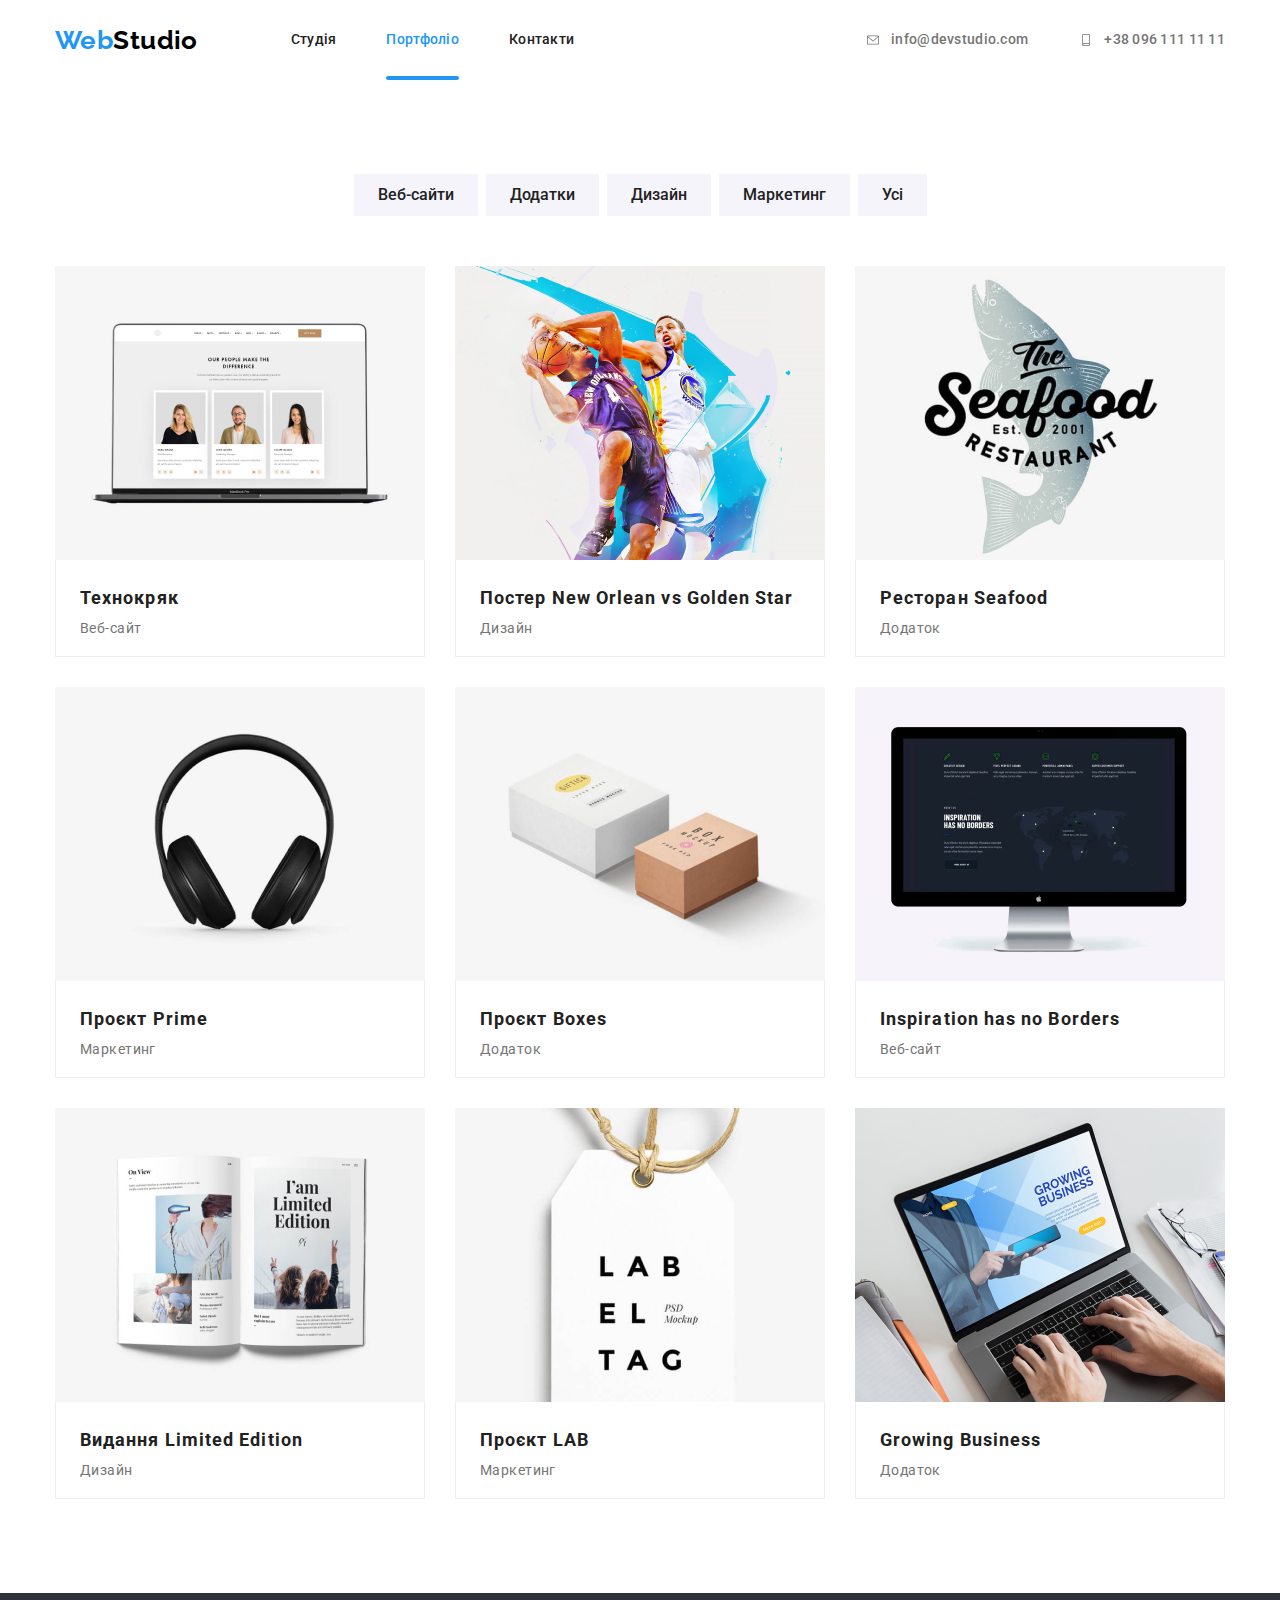
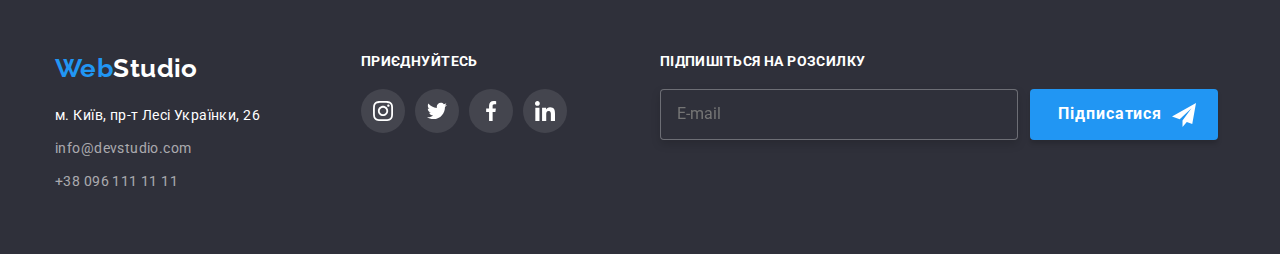
==== commit 22f84195: "button fix" ====
--- a/portfolio.html
+++ b/portfolio.html
@@ -61,11 +61,11 @@
      <section class="project section">
         <div class="container">
             <ul class="project-filter list ">
-                <li class="project-filter__item"><button type="button" class="project-filter__button primary">Веб-сайти</button></li>
-                <li class="project-filter__item"><button type="button" class="project-filter__button primary">Додатки</button></li>
-                <li class="project-filter__item"><button type="button" class="project-filter__button primary">Дизайн</button></li>
-                <li class="project-filter__item"><button type="button" class="project-filter__button primary">Маркетинг</button></li>
-                <li class="project-filter__item"><button type="button" class="project-filter__button primary">Усі</button></li>
+                <li class="project-filter__item"><button type="button" class="project-filter__button ">Веб-сайти</button></li>
+                <li class="project-filter__item"><button type="button" class="project-filter__button ">Додатки</button></li>
+                <li class="project-filter__item"><button type="button" class="project-filter__button ">Дизайн</button></li>
+                <li class="project-filter__item"><button type="button" class="project-filter__button ">Маркетинг</button></li>
+                <li class="project-filter__item"><button type="button" class="project-filter__button ">Усі</button></li>
             </ul>
         </div>
         <div class="container">
--- a/css/main.min.css
+++ b/css/main.min.css
@@ -1 +1 @@
-:root{--timing-function: cubic-bezier(0.4, 0, 0.2, 1);--primery-text-color: #757575;--title-text-color: #212121;--accent-color: #2196f3;--primary-color-white: #ffffff;--color-black: #000;--primary-bg-color: #F5F5F5;--second-bg-color: #F5F4FA;--footer-contact-color: rgba(255, 255, 255, 0.6);--footer-order-color: #2F303A;--icon-border-color: #AFB1B8;--border-color: #EEEEEE}.visually-hidden{position:absolute;width:1px;height:1px;margin:-1px;border:0;padding:0;white-space:nowrap;clip-path:inset(100%);clip:rect(0 0 0 0);overflow:hidden}body{margin:0px;color:var(--primery-text-color);font-size:14px;font-family:"Roboto",sans-serif;letter-spacing:.03em}p,h1,h2,h3,h4,h5,h6{margin:0}*,::after,::before{box-sizing:border-box}ul{margin:0;padding-left:0}img{display:block;max-width:100%;height:auto}html{box-sizing:border-box}.list{list-style:none;padding:0;margin:0}.container{width:1200px;padding-left:15px;padding-right:15px;margin-left:auto;margin-right:auto}.section{padding-top:94px;padding-bottom:94px}.button,.project-filter__button{margin:0 auto;display:block;border-radius:4px;padding:6px 22px;min-width:73px;border:rgba(0,0,0,0);box-shadow:0px 4px 4px rgba(0,0,0,.15);color:var(--primary-color-white);background-color:var(--accent-color);font-family:inherit;cursor:pointer;text-align:center;transition:background-color 250ms var(--timing-function),color 250ms var(--timing-function),box-shadow 250ms var(--timing-function)}.button.primary,.project-filter__button.primary{color:var(--title-text-color);background-color:var(--second-bg-color)}.button.second{color:var(--primary-color-white);background-color:var(--accent-color)}.button__subscribe{display:flex;justify-content:center;align-items:center;font-family:"Roboto";font-style:normal;font-weight:700;font-size:16px;letter-spacing:.06em;line-height:1.8;padding-left:28px}.header{background-color:var(--primary-color-white);border-bottom:1px solid #ececec}.logo{margin-right:93px;margin-top:auto;margin-bottom:auto;color:var(--accent-color);font-family:"Raleway",sans-serif;font-weight:700;font-size:26px;line-height:1.19;text-decoration:none}.logo--black{color:var(--color-black)}.main-nav,.site-nav,.nav{display:flex}.main-nav{align-items:center}.site-nav__item+.site-nav__item{margin-left:50px}.site-nav__link{display:block;padding-top:32px;padding-bottom:32px;position:relative;color:var(--title-text-color);font-weight:500;line-height:1.14;letter-spacing:.02em;text-decoration:none;transition:color 250ms var(--timing-function)}.site-nav__link:hover,.site-nav__link:focus{color:var(--accent-color)}.site-nav__link.current{color:var(--accent-color)}.current::after{content:"";position:absolute;display:block;width:100%;height:4px;left:0;bottom:0;background-color:var(--accent-color);border-radius:2px}.contacts-nav{display:flex;margin-left:auto}.contacts-nav__contacts{display:flex;padding-top:32px;padding-bottom:32px;align-items:center;color:var(--primery-text-color);font-weight:500;line-height:1.14;letter-spacing:.02em;text-decoration:none;transition:color 250ms var(--timing-function)}.contacts-nav__contacts:hover,.contacts-nav__contacts:focus{color:var(--accent-color)}.contacts-nav__contact-icon{fill:currentColor;margin-right:10px;align-items:center;justify-content:center}.contacts-nav__item+.contacts-nav__item{margin-left:50px}.footer{background:var(--footer-order-color);padding-top:60px;padding-bottom:60px}.footer__logo{display:inline-block;margin-bottom:20px}.footer__logo--white{color:var(--primary-color-white)}.footer__street{font-style:normal;color:var(--primary-color-white);line-height:1.71;margin-top:0;margin-bottom:9px}.footer__mailme,.footer__tel{font-style:normal;color:var(--footer-contact-color);line-height:1.71;text-decoration:none;margin-top:0}.footer__mailme{margin-bottom:9px;display:inline-block}.container__footer{display:flex}.footer__second-title{font-style:normal;color:var(--primary-color-white);font-size:14px;line-height:1.17;letter-spacing:.03em;text-transform:uppercase;margin-bottom:20px}.footer__contact{margin-right:70px}.footer__social{margin-right:93px}.footer__social .footer__social-link{fill:var(--primary-color-white);background-color:rgba(255,255,255,.1);border-radius:50%;transition:background-color 250ms var(--timing-function)}.footer__social-item+.footer__social-item{margin-left:10px}.footer__social-link:hover,.footer__social-link:focus{cursor:pointer;background-color:var(--accent-color)}.footer__social-link{display:flex;width:44px;height:44px;border-radius:50%;justify-content:center;align-items:center;fill:var(--icon-border-color);transition:background-color 250ms var(--timing-function),fill 250ms var(--timing-function)}.footer__social-list{display:flex;justify-content:center}.order--hero{padding-top:200px;padding-bottom:200px}.order{background:var(--footer-order-color)}.order__overlay{max-width:1600px;height:600px;margin-left:auto;margin-right:auto;background-image:linear-gradient(to right, rgba(47, 48, 58, 0.4), rgba(47, 48, 58, 0.4)),url(../images/hero.jpg);background-size:cover;background-repeat:no-repeat;background-position:center}.order-title{text-align:center;color:var(--primary-color-white);font-weight:900;font-size:44px;line-height:1.36;letter-spacing:.06em;margin-top:0;margin-bottom:30px}.order .button{font-weight:700;font-size:16px;line-height:1.87;letter-spacing:.06em;padding:10px 32px;min-width:200px;border:rgba(0,0,0,0)}.backdrop{position:fixed;top:0;left:0;width:100%;height:100%;background-color:rgba(0,0,0,.2);transition:opacity 250ms var(--timing-function);opacity:1}.backdrop.is-hidden .modal{transform:translate(-50%, -50%) scale(0.9)}.backdrop.is-hidden{opacity:0;pointer-events:none;transform:scale(1)}.modal{position:absolute;min-width:528px;min-height:581px;background-color:var(--primary-color-white);top:50%;left:50%;transform:translate(-50%, -50%) scale(1);transition:transform 250ms var(--timing-function)}.form{width:528px}.form__titel{margin-top:40px;margin-bottom:12px;font-weight:700;font-size:20px;line-height:1.15;text-align:center;letter-spacing:.03em;color:var(--title-text-color)}.form__field{display:block;display:flex;flex-direction:column;margin-left:41px;margin-right:39px;margin-bottom:10px}.form__input{width:100%;height:40px;border:1px solid rgba(33,33,33,.2);border-radius:4px;padding-top:12px;padding-bottom:12px;padding-left:42px;transition:border 250ms var(--timing-function)}.form__input:focus{border:1px solid var(--accent-color)}.form__input:focus+.form__input-icon{fill:var(--accent-color)}.form__label-name{display:inline-block;margin-bottom:4px}.form__input-wrapper{display:block;position:relative}.form__contract{color:var(--accent-color)}.form__input-icon{position:absolute;display:inline-block;width:18px;height:18px;top:50%;left:15px;transform:translateY(-50%);transition:fill 250ms var(--timing-function)}.form__label{text-align:left;font-size:12px;line-height:1.16;letter-spacing:.01em;color:var(--primery-text-color);margin-bottom:4px}.form__coment{width:100%;height:120px;border:1px solid rgba(33,33,33,.2);border-radius:4px;padding-top:12px;padding-bottom:12px;padding-left:16px;padding-right:16px;font-size:12px;line-height:1.16;letter-spacing:.01em;resize:none;transition:border 250ms var(--timing-function)}.form__coment:focus{border:1px solid var(--accent-color)}.form__legality-label{display:flex;font-family:"Roboto";font-style:normal;font-weight:400;font-size:14px;line-height:1.7;letter-spacing:.03em;color:var(--primery-text-color);margin:0;align-items:center;justify-content:center;margin-bottom:30px}.form__legality .form__legality-label a{margin-left:5px}.form__custom-chek{display:flex;width:16px;height:15px;margin-right:8px;border:2px solid #212121;border-radius:3px;align-items:center;justify-content:center;transition:background-color 250ms var(--timing-function),border 250ms var(--timing-function)}.form__checkbox:checked+.form__custom-chek{background-color:var(--accent-color);border:2px solid var(--accent-color)}.buton.submit{width:200px}.form__icon-close{position:absolute;cursor:pointer;top:8px;right:8px;width:30px;height:30px;border-radius:50%;border:1px solid rgba(0,0,0,.1);background-color:var(--primary-color-white);padding:5px;transition:fill 250ms var(--timing-function)}.form__icon-close:hover,.form__icon-close:focus{fill:var(--accent-color)}.features{padding-bottom:0}.features__list{display:flex}.features__item+.features__item{margin-left:30px}.features__title{min-width:270px;font-weight:700;font-size:14px;line-height:1.14;margin-top:0;margin-bottom:10px;color:var(--title-text-color)}.features__text{line-height:1.71;margin-top:0;margin-bottom:0}.features__icon{display:flex;margin-bottom:30px;height:120px;align-items:center;justify-content:center;background-color:var(--second-bg-color);border-radius:4px}.section__title{color:var(--title-text-color);font-weight:700;font-size:36px;line-height:1.16;text-align:center;margin-top:0;margin-bottom:50px}.about__list{display:flex;justify-content:center}.about__item:not(:last-child){margin-right:30px}.about__item{position:relative}.about__label{display:flex;align-items:center;justify-content:center;bottom:0px;margin:0%;width:100%;height:70px;line-height:1.14;position:absolute;color:var(--primary-color-white);text-transform:uppercase;font-weight:700;background:rgba(47,48,58,.8)}.team{background-color:var(--second-bg-color)}.team__list{display:flex;justify-content:space-between}.team__item+.team__item{margin-left:30px}.team__item{box-shadow:0px 1px 3px rgba(0,0,0,.12),0px 1px 1px rgba(0,0,0,.14),0px 2px 1px rgba(0,0,0,.2);border-radius:0px 0px 4px 4px}.team__description{padding-top:30px;padding-bottom:30px;background-color:var(--primary-color-white);border-radius:0px 0px 4px 4px}.team__title{color:var(--title-text-color);font-weight:500;font-size:16px;line-height:1.18;text-align:center;margin-top:0;margin-bottom:10px}.team__text{font-size:16px;line-height:1.18;text-align:center;margin-top:0;margin-bottom:16px}.team__social-list{display:flex;justify-content:center}.team__social-item+.team__social-item{margin-left:10px}.team__social-link{display:flex;width:44px;height:44px;border-radius:50%;justify-content:center;align-items:center;fill:var(--icon-border-color);transition:background-color 250ms var(--timing-function),fill 250ms var(--timing-function)}.team__social-link:hover,.team__social-link:focus{cursor:pointer;background-color:var(--accent-color);fill:var(--primary-color-white)}.clients__iten+.clients__iten{margin-left:30px}.clients__list{display:flex}.clients__link{display:flex;width:170px;height:92px;justify-content:center;align-items:center;border:1px solid var(--icon-border-color);border-radius:4px;fill:var(--icon-border-color);transition:fill 250ms var(--timing-function)}.clients__link:hover,.clients__link:focus{cursor:pointer;border:1px solid var(--accent-color);border-radius:4px;fill:var(--accent-color)}.subscribe{display:flex}.subscribe__mail{width:358px;font-size:16px;color:var(--primary-color-white);padding-left:16px;padding-top:15px;padding-bottom:15px;margin-right:12px;background-color:var(--footer-order-color);border:1px solid rgba(255,255,255,.3);filter:drop-shadow(0px 4px 4px rgba(0, 0, 0, 0.15));border-radius:4px}.subscribe__email-icon{width:24px;height:24px;margin-left:10px}.project-filter__item+.project-filter__item{margin-left:8px}.project-filter__button{font-weight:500;font-size:16px;line-height:1.62;padding:6px 22px;border-color:rgba(0,0,0,0)}.project-filter__button:hover,.project-filter__button:focus{cursor:pointer;color:var(--primary-color-white);background-color:var(--accent-color);box-shadow:0px 3px 1px rgba(0,0,0,.1),0px 1px 2px rgba(0,0,0,.08),0px 2px 2px rgba(0,0,0,.12);border-radius:4px}.project-filter{display:flex;justify-content:center;margin-bottom:50px}.project-group{display:flex;flex-wrap:wrap;transition:box-shadow 250ms var(--timing-function)}.project-group__item{box-shadow:0;transition:box-shadow 250ms var(--timing-function)}.project-group__item:hover{cursor:pointer;box-shadow:0px 1px 1px rgba(0,0,0,.12),0px 4px 4px rgba(0,0,0,.06),1px 4px 6px rgba(0,0,0,.16)}.project-group__description{padding-top:20px;padding-right:24px;padding-bottom:20px;padding-left:24px;border-right:1px solid var(--border-color);border-bottom:1px solid var(--border-color);border-left:1px solid var(--border-color)}.project-group__item{width:calc((100% - 60px)/3);margin-right:30px;margin-bottom:30px}.project-group__item:nth-last-child(-n+3){margin-bottom:0}.project-group__item:nth-child(3n){margin-right:0}.project-group__image{display:block}.project-group .second-title{color:var(--title-text-color);font-weight:700;font-size:18px;line-height:2;letter-spacing:.06em;margin-top:0px;margin-bottom:4px}.portfolio-overlay__info{font-size:16px;line-height:1.87;margin-top:0;margin-bottom:0}.portfolio-overlay{position:relative;overflow:hidden}.portfolio-overlay::before{position:absolute;display:inline-block;content:"";width:100%;height:100%;background-color:rgba(33,150,243,.9);transform:translateY(100%);transition:transform 250ms var(--timing-function)}.project-group__item:hover .portfolio-overlay::before,.project-group__item:hover .portfolio-overlay__info{cursor:pointer;opacity:1;transform:translateY(0%)}.portfolio-overlay .portfolio-overlay__info{position:absolute;top:0;right:0;margin:63px 24px;width:322px;height:168px;font-size:18px;line-height:1.55;letter-spacing:.03em;color:var(--primary-color-white);opacity:0;transform:translateY(100%);transition:transform 250ms var(--timing-function)}/*# sourceMappingURL=main.min.css.map */+:root{--timing-function: cubic-bezier(0.4, 0, 0.2, 1);--primery-text-color: #757575;--title-text-color: #212121;--accent-color: #2196f3;--primary-color-white: #ffffff;--color-black: #000;--primary-bg-color: #F5F5F5;--second-bg-color: #F5F4FA;--footer-contact-color: rgba(255, 255, 255, 0.6);--footer-order-color: #2F303A;--icon-border-color: #AFB1B8;--border-color: #EEEEEE}.visually-hidden{position:absolute;width:1px;height:1px;margin:-1px;border:0;padding:0;white-space:nowrap;clip-path:inset(100%);clip:rect(0 0 0 0);overflow:hidden}.clients__list,.team__social-list,.team__list,.about__list,.features__list,.footer__social-list,.contacts-nav,.site-nav{list-style:none;padding:0;margin:0}body{margin:0px;color:var(--primery-text-color);font-size:14px;font-family:"Roboto",sans-serif;letter-spacing:.03em}p,h1,h2,h3,h4,h5,h6{margin:0}*,::after,::before{box-sizing:border-box}ul{margin:0;padding-left:0}img{display:block;max-width:100%;height:auto}html{box-sizing:border-box}.list{list-style:none;padding:0;margin:0}.container{width:1200px;padding-left:15px;padding-right:15px;margin-left:auto;margin-right:auto}.section{padding-top:94px;padding-bottom:94px}.button{margin:0 auto;display:block;border-radius:4px;padding:6px 22px;min-width:73px;border:rgba(0,0,0,0);box-shadow:0px 4px 4px rgba(0,0,0,.15);color:var(--primary-color-white);background-color:var(--accent-color);font-family:inherit;cursor:pointer;text-align:center;transition:background-color 250ms var(--timing-function),color 250ms var(--timing-function),box-shadow 250ms var(--timing-function)}.button.primary{color:var(--title-text-color);background-color:var(--second-bg-color)}.button.second{color:var(--primary-color-white);background-color:var(--accent-color)}.button__subscribe{display:flex;align-items:center;justify-content:center;font-family:"Roboto";font-style:normal;font-weight:700;font-size:16px;letter-spacing:.06em;line-height:1.8;padding-left:28px}.header{background-color:var(--primary-color-white);border-bottom:1px solid #ececec}.logo{margin-right:93px;margin-top:auto;margin-bottom:auto;color:var(--accent-color);font-family:"Raleway",sans-serif;font-weight:700;font-size:26px;line-height:1.19;text-decoration:none}.logo--black{color:var(--color-black)}.main-nav,.site-nav,.nav{display:flex}.main-nav{align-items:center}.site-nav__item+.site-nav__item{margin-left:50px}.site-nav__link{display:block;padding-top:32px;padding-bottom:32px;position:relative;font-weight:500;line-height:1.14;letter-spacing:.02em;text-decoration:none;color:var(--title-text-color);transition:color 250ms var(--timing-function)}.site-nav__link:hover,.site-nav__link:focus{color:var(--accent-color)}.site-nav__link.current{color:var(--accent-color)}.current::after{content:"";position:absolute;display:block;width:100%;height:4px;left:0;bottom:0;background-color:var(--accent-color);border-radius:2px}.contacts-nav{display:flex;margin-left:auto}.contacts-nav__contacts{display:flex;padding-top:32px;padding-bottom:32px;align-items:center;color:var(--primery-text-color);font-weight:500;line-height:1.14;letter-spacing:.02em;text-decoration:none;transition:color 250ms var(--timing-function)}.contacts-nav__contacts:hover,.contacts-nav__contacts:focus{color:var(--accent-color)}.contacts-nav__contact-icon{fill:currentColor;margin-right:10px;align-items:center;justify-content:center}.contacts-nav__item+.contacts-nav__item{margin-left:50px}.footer{background:var(--footer-order-color);padding-top:60px;padding-bottom:60px}.footer__logo{display:inline-block;margin-bottom:20px}.footer__logo--white{color:var(--primary-color-white)}.footer__street{font-style:normal;color:var(--primary-color-white);line-height:1.71;margin-top:0;margin-bottom:9px}.footer__mailme,.footer__tel{font-style:normal;color:var(--footer-contact-color);line-height:1.71;text-decoration:none;margin-top:0}.footer__mailme{margin-bottom:9px;display:inline-block}.container__footer{display:flex}.footer__second-title{font-style:normal;color:var(--primary-color-white);font-size:14px;line-height:1.17;letter-spacing:.03em;text-transform:uppercase;margin-bottom:20px}.footer__contact{margin-right:70px}.footer__social{margin-right:93px}.footer__social .footer__social-link{fill:var(--primary-color-white);background-color:rgba(255,255,255,.1);border-radius:50%;transition:background-color 250ms var(--timing-function)}.footer__social-item+.footer__social-item{margin-left:10px}.footer__social-link{display:flex;width:44px;height:44px;border-radius:50%;justify-content:center;align-items:center;fill:var(--icon-border-color);transition:background-color 250ms var(--timing-function),fill 250ms var(--timing-function)}.footer__social-link:hover,.footer__social-link:focus{cursor:pointer;background-color:var(--accent-color)}.footer__social-list{display:flex;justify-content:center}.order--hero{padding-top:200px;padding-bottom:200px}.order{background:var(--footer-order-color)}.order__overlay{max-width:1600px;height:600px;margin-left:auto;margin-right:auto;background-image:linear-gradient(to right, rgba(47, 48, 58, 0.4), rgba(47, 48, 58, 0.4)),url(../images/hero.jpg);background-size:cover;background-repeat:no-repeat;background-position:center}.order-title{text-align:center;color:var(--primary-color-white);font-weight:900;font-size:44px;line-height:1.36;letter-spacing:.06em;margin-top:0;margin-bottom:30px}.order .button{font-weight:700;font-size:16px;line-height:1.87;letter-spacing:.06em;padding:10px 32px;min-width:200px;border:rgba(0,0,0,0)}.backdrop{position:fixed;top:0;left:0;width:100%;height:100%;background-color:rgba(0,0,0,.2);transition:opacity 250ms var(--timing-function);opacity:1}.backdrop.is-hidden .modal{transform:translate(-50%, -50%) scale(0.9)}.backdrop.is-hidden{opacity:0;pointer-events:none;transform:scale(1)}.modal{position:absolute;min-width:528px;min-height:581px;background-color:var(--primary-color-white);top:50%;left:50%;transform:translate(-50%, -50%) scale(1);transition:transform 250ms var(--timing-function)}.form{width:528px}.form__titel{margin-top:40px;margin-bottom:12px;font-weight:700;font-size:20px;line-height:1.15;text-align:center;letter-spacing:.03em;color:var(--title-text-color)}.form__field{display:block;display:flex;flex-direction:column;margin-left:41px;margin-right:39px;margin-bottom:10px}.form__input{width:100%;height:40px;border:1px solid rgba(33,33,33,.2);border-radius:4px;padding-top:12px;padding-bottom:12px;padding-left:42px;transition:border 250ms var(--timing-function)}.form__input:focus{border:1px solid var(--accent-color)}.form__input:focus+.form__input-icon{fill:var(--accent-color)}.form__label-name{display:inline-block;margin-bottom:4px}.form__input-wrapper{display:block;position:relative}.form__contract{color:var(--accent-color)}.form__input-icon{position:absolute;display:inline-block;width:18px;height:18px;top:50%;left:15px;transform:translateY(-50%);transition:fill 250ms var(--timing-function)}.form__label{text-align:left;font-size:12px;line-height:1.16;letter-spacing:.01em;color:var(--primery-text-color);margin-bottom:4px}.form__coment{width:100%;height:120px;border:1px solid rgba(33,33,33,.2);border-radius:4px;padding-top:12px;padding-bottom:12px;padding-left:16px;padding-right:16px;font-size:12px;line-height:1.16;letter-spacing:.01em;resize:none;transition:border 250ms var(--timing-function)}.form__coment:focus{border:1px solid var(--accent-color)}.form__legality-label{display:flex;font-family:"Roboto";font-style:normal;font-weight:400;font-size:14px;line-height:1.7;letter-spacing:.03em;color:var(--primery-text-color);margin:0;align-items:center;justify-content:center;margin-bottom:30px}.form__legality .form__legality-label a{margin-left:5px}.form__custom-chek{display:flex;align-items:center;justify-content:center;width:16px;height:15px;margin-right:8px;border:2px solid #212121;border-radius:3px;transition:background-color 250ms var(--timing-function),border 250ms var(--timing-function)}.form__checkbox:checked+.form__custom-chek{background-color:var(--accent-color);border:2px solid var(--accent-color)}.buton.submit{width:200px}.form__icon-close{position:absolute;cursor:pointer;top:8px;right:8px;width:30px;height:30px;border-radius:50%;border:1px solid rgba(0,0,0,.1);background-color:var(--primary-color-white);padding:5px;transition:fill 250ms var(--timing-function)}.form__icon-close:hover,.form__icon-close:focus{fill:var(--accent-color)}.features{padding-bottom:0}.features__list{display:flex}.features__item+.features__item{margin-left:30px}.features__title{min-width:270px;font-weight:700;font-size:14px;line-height:1.14;margin-top:0;margin-bottom:10px;color:var(--title-text-color)}.features__text{line-height:1.71;margin-top:0;margin-bottom:0}.features__icon{display:flex;align-items:center;justify-content:center;margin-bottom:30px;height:120px;background-color:var(--second-bg-color);border-radius:4px}.section__title{color:var(--title-text-color);font-weight:700;font-size:36px;line-height:1.16;text-align:center;margin-top:0;margin-bottom:50px}.about__list{display:flex;justify-content:center}.about__item:not(:last-child){margin-right:30px}.about__item{position:relative}.about__label{display:flex;align-items:center;justify-content:center;bottom:0px;margin:0%;width:100%;height:70px;line-height:1.14;position:absolute;color:var(--primary-color-white);text-transform:uppercase;font-weight:700;background:rgba(47,48,58,.8)}.team{background-color:var(--second-bg-color)}.team__list{display:flex;justify-content:space-between}.team__item+.team__item{margin-left:30px}.team__item{box-shadow:0px 1px 3px rgba(0,0,0,.12),0px 1px 1px rgba(0,0,0,.14),0px 2px 1px rgba(0,0,0,.2);border-radius:0px 0px 4px 4px}.team__description{padding-top:30px;padding-bottom:30px;background-color:var(--primary-color-white);border-radius:0px 0px 4px 4px}.team__title{color:var(--title-text-color);font-weight:500;font-size:16px;line-height:1.18;text-align:center;margin-top:0;margin-bottom:10px}.team__text{font-size:16px;line-height:1.18;text-align:center;margin-top:0;margin-bottom:16px}.team__social-list{display:flex;justify-content:center}.team__social-item+.team__social-item{margin-left:10px}.team__social-link{display:flex;align-items:center;justify-content:center;width:44px;height:44px;border-radius:50%;fill:var(--icon-border-color);transition:background-color 250ms var(--timing-function),fill 250ms var(--timing-function)}.team__social-link:hover,.team__social-link:focus{cursor:pointer;background-color:var(--accent-color);fill:var(--primary-color-white)}.clients__iten+.clients__iten{margin-left:30px}.clients__list{display:flex}.clients__link{display:flex;align-items:center;justify-content:center;width:170px;height:92px;border:1px solid var(--icon-border-color);border-radius:4px;fill:var(--icon-border-color);transition:fill 250ms var(--timing-function)}.clients__link:hover,.clients__link:focus{cursor:pointer;border:1px solid var(--accent-color);border-radius:4px;fill:var(--accent-color)}.subscribe{display:flex}.subscribe__mail{width:358px;font-size:16px;color:var(--primary-color-white);padding-left:16px;padding-top:15px;padding-bottom:15px;margin-right:12px;background-color:var(--footer-order-color);border:1px solid rgba(255,255,255,.3);filter:drop-shadow(0px 4px 4px rgba(0, 0, 0, 0.15));border-radius:4px}.subscribe__email-icon{width:24px;height:24px;margin-left:10px}.project-filter__item+.project-filter__item{margin-left:8px}.project-filter__button{font-weight:500;font-size:16px;line-height:1.62;padding:6px 22px;border-color:rgba(0,0,0,0);color:var(--title-text-color);background-color:var(--second-bg-color);transition:background-color 250ms var(--timing-function),color 250ms var(--timing-function),box-shadow 250ms var(--timing-function)}.project-filter__button:hover,.project-filter__button:focus{cursor:pointer;color:var(--primary-color-white);background-color:var(--accent-color);box-shadow:0px 3px 1px rgba(0,0,0,.1),0px 1px 2px rgba(0,0,0,.08),0px 2px 2px rgba(0,0,0,.12);border-radius:4px}.project-filter{display:flex;justify-content:center;margin-bottom:50px}.project-group{display:flex;flex-wrap:wrap;transition:box-shadow 250ms var(--timing-function)}.project-group__item{box-shadow:0;transition:box-shadow 250ms var(--timing-function)}.project-group__item:hover{cursor:pointer;box-shadow:0px 1px 1px rgba(0,0,0,.12),0px 4px 4px rgba(0,0,0,.06),1px 4px 6px rgba(0,0,0,.16)}.project-group__description{padding-top:20px;padding-right:24px;padding-bottom:20px;padding-left:24px;border-right:1px solid var(--border-color);border-bottom:1px solid var(--border-color);border-left:1px solid var(--border-color)}.project-group__item{width:calc((100% - 60px)/3);margin-right:30px;margin-bottom:30px}.project-group__item:nth-last-child(-n+3){margin-bottom:0}.project-group__item:nth-child(3n){margin-right:0}.project-group__image{display:block}.project-group .second-title{color:var(--title-text-color);font-weight:700;font-size:18px;line-height:2;letter-spacing:.06em;margin-top:0px;margin-bottom:4px}.portfolio-overlay__info{font-size:16px;line-height:1.87;margin-top:0;margin-bottom:0}.portfolio-overlay{position:relative;overflow:hidden}.portfolio-overlay::before{position:absolute;display:inline-block;content:"";width:100%;height:100%;background-color:rgba(33,150,243,.9);transform:translateY(100%);transition:transform 250ms var(--timing-function)}.project-group__item:hover .portfolio-overlay::before,.project-group__item:hover .portfolio-overlay__info{cursor:pointer;opacity:1;transform:translateY(0%)}.portfolio-overlay .portfolio-overlay__info{position:absolute;top:0;right:0;margin:63px 24px;width:322px;height:168px;font-size:18px;line-height:1.55;letter-spacing:.03em;color:var(--primary-color-white);opacity:0;transform:translateY(100%);transition:transform 250ms var(--timing-function)}/*# sourceMappingURL=main.min.css.map */